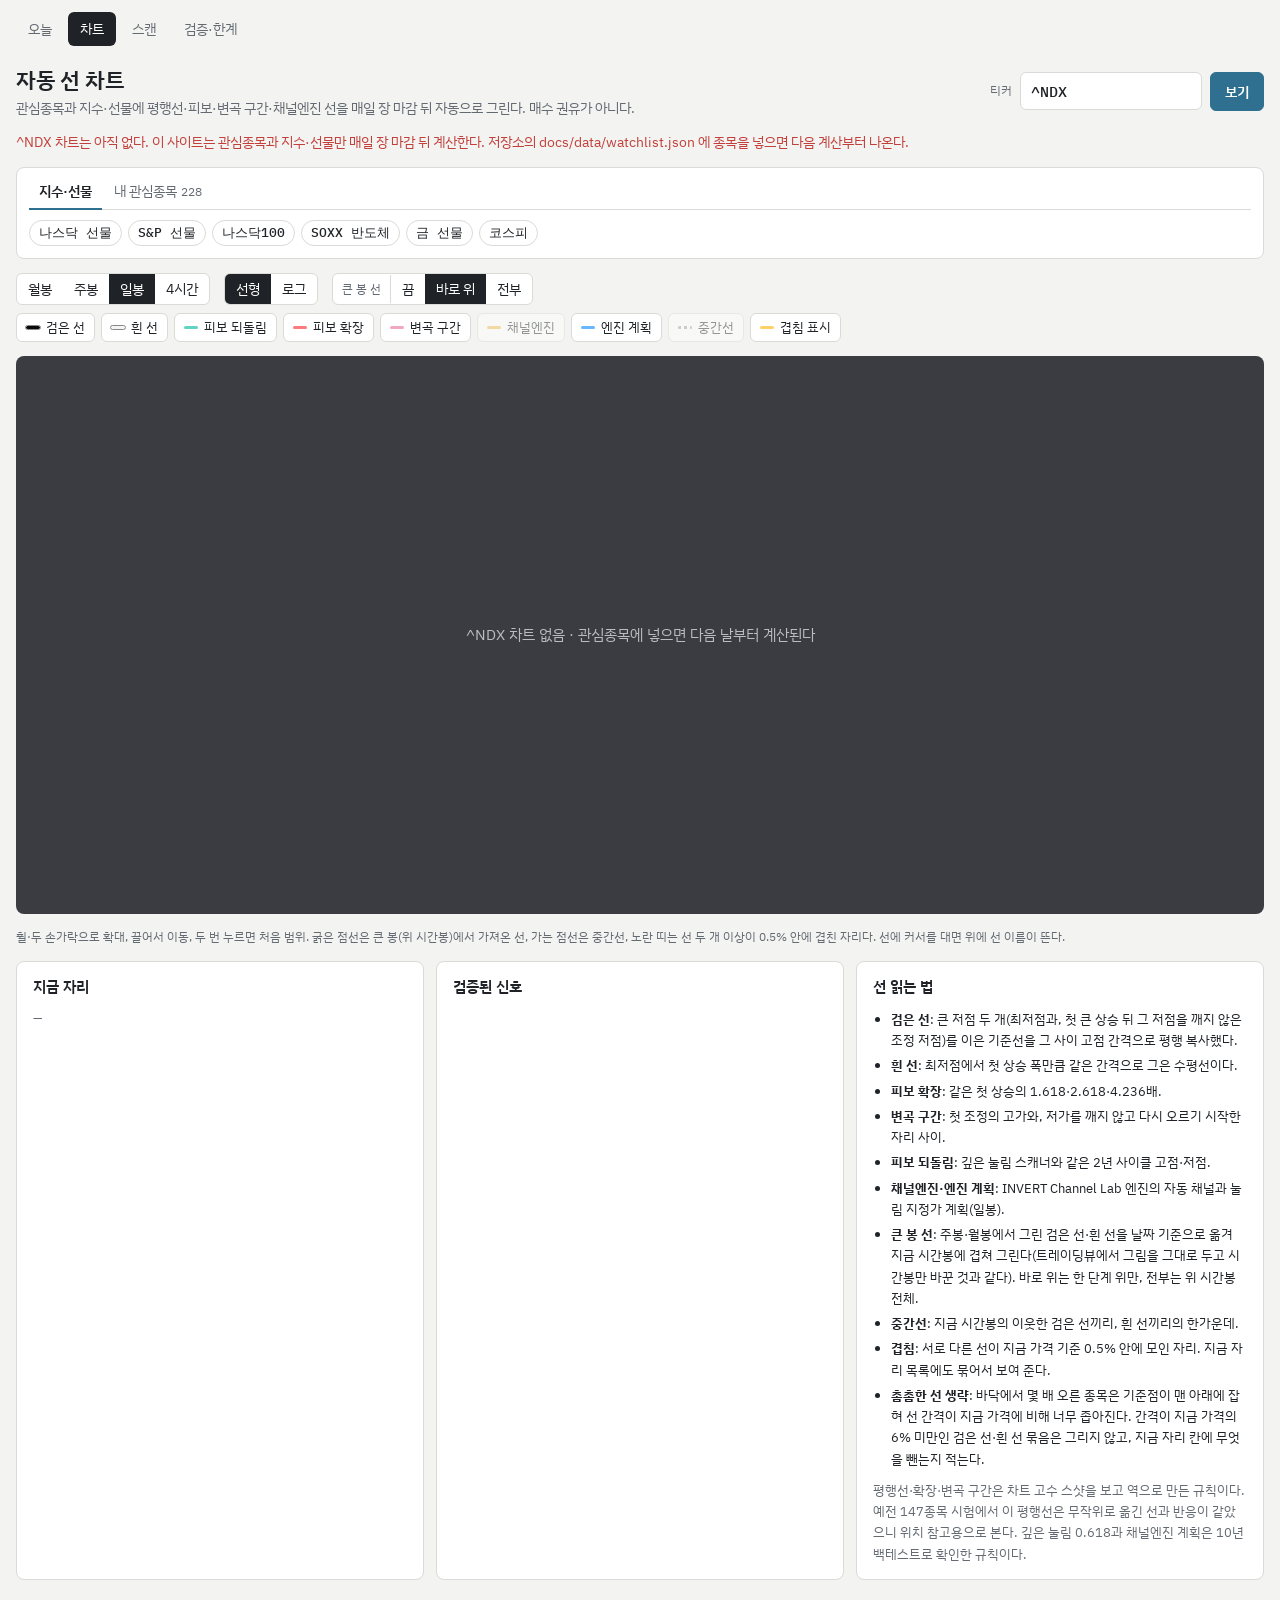
==== docs/chart.html @ aada0764 "Import swing-lab site source files" ====
<!doctype html>
<html lang="ko">
<head>
<meta charset="utf-8">
<meta name="viewport" content="width=device-width,initial-scale=1,viewport-fit=cover">
<style>body{margin:0}img{max-width:100%}</style>
<title>자동 선 차트 · 스윙 랩</title>
<meta name="color-scheme" content="light dark">
<link rel="preconnect" href="https://fonts.googleapis.com">
<link rel="stylesheet" href="https://fonts.googleapis.com/css2?family=IBM+Plex+Sans+KR:wght@400;500;600&family=IBM+Plex+Mono:wght@400;500&display=swap">
<script src="assets/d3.min.js"></script>
<style>
/* Layout: one working column — ticker bar, a TradingView-like chart panel that keeps its own dark slate in both
   themes (the lines are drawn black and white, so the panel must stay mid-grey), then three reading panels. */
:root {
  --bg: #f3f3f1; --panel: #ffffff; --ink: #1f2226; --muted: #646a72; --line: #d9dbd6; --accent: #2f6f8f;
  --ok: #1f8a6e; --bad: #c23f3a; --warn: #a66a00;
  /* chart panel: same values in both themes on purpose */
  --c-bg: #3a3c41; --c-grid: #46484e; --c-axis: #b9bcc2; --c-up: #2bb39a; --c-down: #e5534b; --c-black: #08090a; --c-white: #f4f4f4;
  --c-fib: #5fd3c4; --c-ext: #ff7a7a; --c-box: #f2a7c3; --c-chan: #f2b84b; --c-entry: #6bb7ff; --c-stop: #ff6b6b; --c-tgt: #7bd88f; --c-ov: #ffd166;
  --f-body: "IBM Plex Sans KR", "Apple SD Gothic Neo", "Malgun Gothic", system-ui, sans-serif;
  --f-num: "IBM Plex Mono", ui-monospace, "SF Mono", Menlo, monospace;
}
@media (prefers-color-scheme: dark) { :root:not([data-theme="light"]) {
  --bg: #17191c; --panel: #1f2226; --ink: #e8e9ea; --muted: #9aa0a8; --line: #33373c; --accent: #7cc0e0;
  --ok: #45c39e; --bad: #f0716b; --warn: #e0a83c; color-scheme: dark } }
:root[data-theme="dark"] {
  --bg: #17191c; --panel: #1f2226; --ink: #e8e9ea; --muted: #9aa0a8; --line: #33373c; --accent: #7cc0e0;
  --ok: #45c39e; --bad: #f0716b; --warn: #e0a83c; color-scheme: dark }
[hidden] { display: none !important; }
body { background: var(--bg); color: var(--ink); font-family: var(--f-body); font-size: 14px; line-height: 1.5; }
.wrap { max-width: 78rem; margin: 0 auto; padding-block: 18px 40px; padding-left: max(16px, env(safe-area-inset-left, 0px)); padding-right: max(16px, env(safe-area-inset-right, 0px));
  display: flex; flex-direction: column; gap: 14px; }
h1 { font-size: 1.35rem; font-weight: 600; margin: 0; letter-spacing: -0.01em; }
h2 { font-size: 0.95rem; font-weight: 600; margin: 0; }
.top { display: flex; flex-wrap: wrap; gap: 10px 16px; align-items: center; justify-content: space-between; }
.top .sub { color: var(--muted); font-size: 0.85rem; margin: 2px 0 0; }
form.q { display: flex; gap: 8px; align-items: center; flex-wrap: wrap; }
form.q input { font: 500 0.95rem var(--f-num); text-transform: uppercase; width: 10rem; max-width: 100%; padding: 8px 10px; border: 1px solid var(--line);
  border-radius: 6px; background: var(--panel); color: var(--ink); }
button { font: inherit; cursor: pointer; }
.btn { padding: 8px 14px; border-radius: 6px; border: 1px solid var(--accent); background: var(--accent); color: var(--panel); font-weight: 600; }
.btn.ghost { background: transparent; color: var(--accent); }
.btn:disabled { opacity: .5; cursor: default; }
button:focus-visible, input:focus-visible { outline: 2px solid var(--accent); outline-offset: 2px; }
.status { font-size: 0.85rem; color: var(--muted); min-height: 1.3em; }
.status.busy { color: var(--warn); } .status.err { color: var(--bad); } .status.ok { color: var(--ok); }
.chips { display: flex; flex-wrap: wrap; gap: 6px; }
.chip { font: 500 0.8rem var(--f-num); padding: 3px 9px; border-radius: 999px; border: 1px solid var(--line); background: var(--panel); color: var(--ink); }
.chip[aria-pressed="true"] { border-color: var(--accent); color: var(--accent); }
.chip small { font-family: var(--f-body); color: var(--muted); margin-left: 4px; font-size: 0.72rem; }
.picker { background: var(--panel); border: 1px solid var(--line); border-radius: 8px; padding: 4px 12px 12px; display: flex; flex-direction: column; gap: 10px; }
.tabs { display: flex; gap: 2px; border-bottom: 1px solid var(--line); }
.tabs button { border: 0; background: transparent; padding: 8px 10px 7px; font-size: 0.88rem; color: var(--muted); border-bottom: 2px solid transparent; margin-bottom: -1px; }
.tabs button[aria-selected="true"] { color: var(--ink); border-bottom-color: var(--accent); font-weight: 600; }
.tabs button span { font-family: var(--f-num); font-size: 0.75rem; color: var(--muted); margin-left: 4px; font-weight: 400; }
.sectors { display: flex; flex-wrap: wrap; gap: 6px; }
.sec { font-size: 0.82rem; padding: 4px 10px; border-radius: 999px; border: 1px solid var(--line); background: var(--panel); color: var(--ink); }
.sec span { font-family: var(--f-num); font-size: 0.72rem; color: var(--muted); margin-left: 4px; }
.sec[aria-pressed="true"] { background: var(--ink); color: var(--panel); border-color: var(--ink); }
.sec[aria-pressed="true"] span { color: var(--panel); opacity: .75; }
.tgrid { display: grid; grid-template-columns: repeat(auto-fill, minmax(min(100%, 10.5rem), 1fr)); gap: 6px; max-height: 14.5rem; overflow-y: auto; padding-right: 2px; }
.tk { text-align: left; border: 1px solid var(--line); border-radius: 6px; background: var(--bg); color: var(--ink); padding: 6px 9px; display: grid; grid-template-columns: 1fr auto; gap: 0 6px; align-items: baseline; min-width: 0; }
.tk b { font-family: var(--f-num); font-size: 0.86rem; font-weight: 600; }
.tk .cg { font-family: var(--f-num); font-size: 0.76rem; font-variant-numeric: tabular-nums; }
.tk .nm { grid-column: 1 / -1; color: var(--muted); font-size: 0.72rem; white-space: nowrap; overflow: hidden; text-overflow: ellipsis; }
.tk[aria-pressed="true"] { border-color: var(--accent); box-shadow: inset 0 0 0 1px var(--accent); }
.tk .cg.none { color: var(--muted); }
.bar { display: flex; flex-wrap: wrap; gap: 8px 14px; align-items: center; }
.seg { display: inline-flex; border: 1px solid var(--line); border-radius: 6px; overflow: hidden; background: var(--panel); }
.seg button { border: 0; background: transparent; color: var(--ink); padding: 5px 11px; font-size: 0.85rem; }
.seg button[aria-pressed="true"] { background: var(--ink); color: var(--panel); }
.seg button:disabled { opacity: .4; cursor: default; }
.seg .seglab { padding: 5px 9px; font-size: 0.78rem; color: var(--muted); border-right: 1px solid var(--line); align-self: center; }
.ovp { font-size: 0.7rem; padding: 0 6px; border-radius: 999px; background: var(--warn); color: var(--panel); font-weight: 600; margin-right: 6px; white-space: nowrap; }
.lv .ovl { line-height: 1.45; }
.layers { display: flex; flex-wrap: wrap; gap: 6px; }
.layer { display: inline-flex; align-items: center; gap: 6px; font-size: 0.8rem; padding: 4px 9px; border-radius: 6px; border: 1px solid var(--line); background: var(--panel); color: var(--ink); }
.layer i { width: 14px; height: 3px; border-radius: 2px; display: inline-block; }
.layer[aria-pressed="false"] { opacity: .45; }
.chartbox { position: relative; background: var(--c-bg); border-radius: 8px; overflow: hidden; height: clamp(360px, 62vh, 680px); touch-action: none; }
.chartbox svg { display: block; width: 100%; height: 100%; }
.chartbox .hud { position: absolute; left: 12px; top: 8px; right: 70px; color: var(--c-axis); font: 0.8rem var(--f-num); pointer-events: none; white-space: nowrap; overflow: hidden; text-overflow: ellipsis; }
.chartbox .hud b { color: #fff; font-family: var(--f-body); font-weight: 600; margin-right: 8px; }
.chartbox .msg { position: absolute; inset: 0; display: flex; align-items: center; justify-content: center; color: var(--c-axis); font-size: 0.95rem; text-align: center; padding: 20px; }
.hint { color: var(--muted); font-size: 0.78rem; margin: 0; }
.grid3 { display: grid; gap: 12px; grid-template-columns: repeat(auto-fit, minmax(min(100%, 19rem), 1fr)); }
.card { background: var(--panel); border: 1px solid var(--line); border-radius: 8px; padding: 14px 16px; display: flex; flex-direction: column; gap: 10px; min-width: 0; }
.card .meta { color: var(--muted); font-size: 0.78rem; }
.lv { display: grid; grid-template-columns: 1fr auto auto; gap: 3px 12px; font-size: 0.85rem; align-items: baseline; }
.lv .n { font-family: var(--f-num); font-variant-numeric: tabular-nums; text-align: right; }
.lv .p { font-family: var(--f-num); font-variant-numeric: tabular-nums; text-align: right; min-width: 4.2em; }
.lv .sep { grid-column: 1 / -1; border-top: 1px dashed var(--line); margin: 4px 0; display: flex; justify-content: space-between; color: var(--muted); font-size: 0.75rem; padding-top: 4px; }
.sig { display: flex; flex-direction: column; gap: 3px; padding-bottom: 8px; border-bottom: 1px solid var(--line); }
.sig:last-child { border-bottom: 0; padding-bottom: 0; }
.sig .h { display: flex; justify-content: space-between; gap: 8px; align-items: baseline; }
.sig .h span:first-child { font-weight: 600; }
.pill { font-size: 0.72rem; padding: 1px 8px; border-radius: 999px; border: 1px solid currentColor; white-space: nowrap; }
.pill.go { color: var(--ok); } .pill.wait { color: var(--warn); } .pill.off { color: var(--muted); }
.sig p { margin: 0; font-size: 0.83rem; color: var(--muted); }
.sig p b { color: var(--ink); font-weight: 500; font-family: var(--f-num); }
.read p { margin: 0; font-size: 0.83rem; line-height: 1.6; }
.read ul { margin: 0; padding-left: 1.1rem; font-size: 0.83rem; line-height: 1.6; display: flex; flex-direction: column; gap: 4px; }
.num { font-family: var(--f-num); font-variant-numeric: tabular-nums; }
.up { color: var(--ok); } .dn { color: var(--bad); }
@media (prefers-reduced-motion: reduce) { * { transition: none !important; } }
</style>

<style>.sitenav{display:flex;gap:4px;flex-wrap:wrap;max-width:78rem;margin:0 auto;padding:12px 16px 0}.sitenav a{font-size:.9rem;padding:6px 12px;border-radius:6px;color:var(--muted);text-decoration:none}.sitenav a[aria-current=page]{background:var(--ink);color:var(--panel)}.sitenav a:hover{color:var(--ink)}.sitenav a[aria-current=page]:hover{color:var(--panel)}</style>
</head>
<body>
<nav class="sitenav" aria-label="사이트"><a href="index.html">오늘</a><a href="chart.html" aria-current="page">차트</a><a href="scan.html">스캔</a><a href="about.html">검증·한계</a></nav>
<script>
// 정적 파일을 읽는 자리(예전 Claude 아티팩트의 저장소 호출을 대신한다)
(function () {
  const J = (u) => fetch(u, { cache: 'no-cache' }).then((r) => (r.ok ? r.json() : null)).catch(() => null);
  const snap = (d) => ({ exists: !!d, data: () => d });
  let ixP = null; const index = () => (ixP = ixP || J('data/chart_index.json').then((a) => a || []));
  const docs = (rows) => ({ docs: rows.map((r) => ({ data: () => r })) });
  const db = {
    doc(path) {
      const [col, id] = path.split('/');
      const get = () => col === 'config' && id === 'watchlist' ? J('data/watchlist.json').then(snap) : col === 'charts' ? J('data/charts/' + encodeURIComponent(id) + '.json').then(snap) : Promise.resolve(snap(null));
      return { get, set: async () => {}, update: async () => {}, onSnapshot(cb) { get().then(cb); return () => {}; } };
    },
    collection(col) {
      const all = () => (col === 'chart_index' ? index() : Promise.resolve([]));
      return { onSnapshot(cb) { all().then((a) => cb(docs(a))); return () => {}; },
        where(f, op, v) { return { get: () => all().then((a) => docs(a.filter((r) => r[f] === v))) }; } };
    },
  };
  const downloads = { async save({ filename, data }) { const u = URL.createObjectURL(data), a = document.createElement('a'); a.href = u; a.download = filename; document.body.appendChild(a); a.click(); a.remove(); setTimeout(() => URL.revokeObjectURL(u), 3000); } };
  window.claude = { use: async (cap) => (cap === 'db' ? db : cap === 'downloads' ? downloads : null) };
})();
</script>
<div class="wrap">
  <header class="top">
    <div>
      <h1>자동 선 차트</h1>
      <p class="sub">관심종목과 지수·선물에 평행선·피보·변곡 구간·채널엔진 선을 매일 장 마감 뒤 자동으로 그린다. 매수 권유가 아니다.</p>
    </div>
    <form class="q" id="qform" autocomplete="off">
      <label for="qin" class="hint">티커</label>
      <input id="qin" name="q" placeholder="예: NVDA, ^NDX, 005930" aria-label="티커" maxlength="16">
      <button class="btn" id="qgo" type="submit">보기</button>
      <button class="btn ghost" id="qre" type="button" hidden>새로 받기</button>
    </form>
  </header>
  <div class="status" id="status" role="status" aria-live="polite"></div>
  <section class="picker" aria-label="종목 고르기">
    <div class="tabs" role="tablist">
      <button type="button" role="tab" id="tab-fixed" aria-selected="true" aria-controls="pk-fixed">지수·선물</button>
      <button type="button" role="tab" id="tab-watch" aria-selected="false" aria-controls="pk-watch">내 관심종목<span id="wlCount"></span></button>
    </div>
    <div id="pk-fixed" role="tabpanel" aria-labelledby="tab-fixed" class="chips"></div>
    <div id="pk-watch" role="tabpanel" aria-labelledby="tab-watch" hidden>
      <div class="sectors" id="sectors" aria-label="섹터"></div>
      <div class="tgrid" id="tgrid" aria-label="섹터 종목"></div>
    </div>
  </section>

  <div class="bar">
    <div class="seg" role="group" aria-label="시간봉" id="tfseg">
      <button type="button" data-tf="M" aria-pressed="false">월봉</button>
      <button type="button" data-tf="W" aria-pressed="false">주봉</button>
      <button type="button" data-tf="D" aria-pressed="true">일봉</button>
      <button type="button" data-tf="H4" aria-pressed="false">4시간</button>
    </div>
    <div class="seg" role="group" aria-label="가격 눈금" id="scseg">
      <button type="button" data-sc="lin" aria-pressed="true">선형</button>
      <button type="button" data-sc="log" aria-pressed="false">로그</button>
    </div>
    <div class="seg" role="group" aria-label="큰 봉 선 겹쳐 보기" id="cyseg" title="위 시간봉에서 그린 선을 지금 시간봉에도 겹쳐 그린다">
      <span class="seglab">큰 봉 선</span>
      <button type="button" data-cy="off" aria-pressed="false">끔</button>
      <button type="button" data-cy="one" aria-pressed="true">바로 위</button>
      <button type="button" data-cy="all" aria-pressed="false">전부</button>
    </div>
    <div class="layers" id="layers">
      <button type="button" class="layer" data-l="black" aria-pressed="true"><i style="background:var(--c-black);outline:1px solid #888"></i>검은 선</button>
      <button type="button" class="layer" data-l="white" aria-pressed="true"><i style="background:var(--c-white);outline:1px solid #888"></i>흰 선</button>
      <button type="button" class="layer" data-l="fib" aria-pressed="true"><i style="background:var(--c-fib)"></i>피보 되돌림</button>
      <button type="button" class="layer" data-l="ext" aria-pressed="true"><i style="background:var(--c-ext)"></i>피보 확장</button>
      <button type="button" class="layer" data-l="box" aria-pressed="true"><i style="background:var(--c-box)"></i>변곡 구간</button>
      <button type="button" class="layer" data-l="chan" aria-pressed="false"><i style="background:var(--c-chan)"></i>채널엔진</button>
      <button type="button" class="layer" data-l="plan" aria-pressed="true"><i style="background:var(--c-entry)"></i>엔진 계획</button>
      <button type="button" class="layer" data-l="mid" aria-pressed="false"><i style="background:repeating-linear-gradient(90deg,#9a9da3 0 3px,transparent 3px 6px)"></i>중간선</button>
      <button type="button" class="layer" data-l="ov" aria-pressed="true"><i style="background:var(--c-ov)"></i>겹침 표시</button>
    </div>
    <button class="btn ghost" id="csave" type="button" hidden title="지금 보이는 차트(켜 둔 선·확대 범위 그대로)를 PNG 그림으로 저장">차트 저장</button>
  </div>

  <div class="chartbox" id="chart">
    <div class="msg" id="cmsg">차트를 불러오는 중</div>
    <div class="hud" id="hud"></div>
  </div>
  <p class="hint">휠·두 손가락으로 확대, 끌어서 이동, 두 번 누르면 처음 범위. 굵은 점선은 큰 봉(위 시간봉)에서 가져온 선, 가는 점선은 중간선, 노란 띠는 선 두 개 이상이 0.5% 안에 겹친 자리다. 선에 커서를 대면 위에 선 이름이 뜬다.</p>

  <section class="grid3">
    <div class="card" id="near">
      <h2>지금 자리</h2>
      <div class="meta" id="nearMeta">—</div>
      <div class="lv" id="nearList"></div>
    </div>
    <div class="card" id="sigs">
      <h2>검증된 신호</h2>
      <div id="sigList"></div>
    </div>
    <div class="card read">
      <h2>선 읽는 법</h2>
      <ul>
        <li><b>검은 선</b>: 큰 저점 두 개(최저점과, 첫 큰 상승 뒤 그 저점을 깨지 않은 조정 저점)를 이은 기준선을 그 사이 고점 간격으로 평행 복사했다.</li>
        <li><b>흰 선</b>: 최저점에서 첫 상승 폭만큼 같은 간격으로 그은 수평선이다.</li>
        <li><b>피보 확장</b>: 같은 첫 상승의 1.618·2.618·4.236배.</li>
        <li><b>변곡 구간</b>: 첫 조정의 고가와, 저가를 깨지 않고 다시 오르기 시작한 자리 사이.</li>
        <li><b>피보 되돌림</b>: 깊은 눌림 스캐너와 같은 2년 사이클 고점·저점.</li>
        <li><b>채널엔진·엔진 계획</b>: INVERT Channel Lab 엔진의 자동 채널과 눌림 지정가 계획(일봉).</li>
        <li><b>큰 봉 선</b>: 주봉·월봉에서 그린 검은 선·흰 선을 날짜 기준으로 옮겨 지금 시간봉에 겹쳐 그린다(트레이딩뷰에서 그림을 그대로 두고 시간봉만 바꾼 것과 같다). 바로 위는 한 단계 위만, 전부는 위 시간봉 전체.</li>
        <li><b>중간선</b>: 지금 시간봉의 이웃한 검은 선끼리, 흰 선끼리의 한가운데.</li>
        <li><b>겹침</b>: 서로 다른 선이 지금 가격 기준 0.5% 안에 모인 자리. 지금 자리 목록에도 묶어서 보여 준다.</li>
      <li><b>촘촘한 선 생략</b>: 바닥에서 몇 배 오른 종목은 기준점이 맨 아래에 잡혀 선 간격이 지금 가격에 비해 너무 좁아진다. 간격이 지금 가격의 6% 미만인 검은 선·흰 선 묶음은 그리지 않고, 지금 자리 칸에 무엇을 뺀는지 적는다.</li>
      </ul>
      <p class="hint">평행선·확장·변곡 구간은 차트 고수 스샷을 보고 역으로 만든 규칙이다. 예전 147종목 시험에서 이 평행선은 무작위로 옮긴 선과 반응이 같았으니 위치 참고용으로 본다. 깊은 눌림 0.618과 채널엔진 계획은 10년 백테스트로 확인한 규칙이다.</p>
    </div>
  </section>
</div>

<script>
(function () {
  'use strict';
  const $ = (id) => document.getElementById(id);
  const mk = (tag, cls, text) => { const e = document.createElement(tag); if (cls) e.className = cls; if (text !== undefined) e.textContent = text; return e; };
  const store = { get(k, d) { try { const v = localStorage.getItem('alc:' + k); return v === null ? d : JSON.parse(v); } catch (e) { return d; } },
                  set(k, v) { try { localStorage.setItem('alc:' + k, JSON.stringify(v)); } catch (e) {} } };
  const ALIAS = { 'NAS100': '^NDX', 'NDX': '^NDX', 'NASDAQ': '^IXIC', 'NQ': 'NQ=F', 'ES': 'ES=F', 'SPX': '^GSPC', 'SP500': '^GSPC', 'KOSPI': '^KS11',
    'KOSDAQ': '^KQ11', 'GOLD': 'GC=F', '금': 'GC=F', 'SILVER': 'SI=F', '은': 'SI=F', 'OIL': 'CL=F', 'WTI': 'CL=F', 'VIX': '^VIX', 'SOX': '^SOX', 'BTC': 'BTC-USD', 'DXY': 'DX-Y.NYB' };
  const keyOf = (t) => t.replace(/\^/g, '~').replace(/=/g, '@');
  function normalize(raw) {
    let t = String(raw || '').trim().toUpperCase().replace(/\s+/g, '');
    if (ALIAS[t]) t = ALIAS[t];
    if (/^\d{6}$/.test(t)) t = t + '.KS';
    return /^[A-Z0-9^=.\-]{1,15}$/.test(t) ? t : null;
  }
  const fmt = (p) => { if (p === null || p === undefined || !isFinite(p)) return '—'; const a = Math.abs(p);
    return Number(p).toLocaleString('en-US', { minimumFractionDigits: a >= 1 ? 2 : 4, maximumFractionDigits: a >= 1 ? 2 : 4 }); };
  const pct = (x) => (x > 0 ? '+' : '') + Number(x).toFixed(1) + '%';
  const status = (text, kind) => { const s = $('status'); s.textContent = text || ''; s.className = 'status' + (kind ? ' ' + kind : ''); };

  const LAYER_DEF = { black: true, white: true, fib: true, ext: true, box: true, chan: false, plan: true, mid: false, ov: true };
  const view = { tf: store.get('tf', 'D'), sc: store.get('sc', 'lin'), cy: store.get('cy', 'one'), layers: Object.assign({}, LAYER_DEF, store.get('layers', {})),
                 data: null, key: null, zoom: {}, mc: {}, index: {}, wl: null, pk: store.get('pk', 'fixed'), sector: store.get('sector', null) };
  // 차트 위 고정 바로가기(관심종목 문서가 없을 때 기본값)
  const FIXED_DEFAULT = [{ t: 'NQ=F', key: 'NQ@F', label: '나스닥 선물' }, { t: 'ES=F', key: 'ES@F', label: 'S&P 선물' }, { t: '^NDX', key: '~NDX', label: '나스닥100' },
    { t: 'SOXX', key: 'SOXX', label: 'SOXX 반도체' }, { t: 'GC=F', key: 'GC@F', label: '금 선물' }, { t: '^KS11', key: '~KS11', label: '코스피' }];
  let db = null, mcp = null, downloads = null, triggerId = null, unsubIndex = null, waitingFor = null;
  const ORDER = ['M', 'W', 'D', 'H4'], TFN = { M: '월봉', W: '주봉', D: '일봉', H4: '4시간' };

  // ---------- controls ----------
  function press(group, attr, val) { group.querySelectorAll('button').forEach((b) => b.setAttribute('aria-pressed', b.dataset[attr] === val ? 'true' : 'false')); }
  const syncCy = () => $('cyseg').querySelectorAll('button').forEach((b) => { b.disabled = view.tf === 'M'; });
  press($('tfseg'), 'tf', view.tf); press($('scseg'), 'sc', view.sc); press($('cyseg'), 'cy', view.cy); syncCy();
  document.querySelectorAll('#layers .layer').forEach((b) => b.setAttribute('aria-pressed', view.layers[b.dataset.l] ? 'true' : 'false'));
  $('tfseg').addEventListener('click', (e) => { const b = e.target.closest('button'); if (!b || b.disabled) return; view.tf = b.dataset.tf; store.set('tf', view.tf); press($('tfseg'), 'tf', view.tf); syncCy(); draw(true); renderNear(); });
  $('scseg').addEventListener('click', (e) => { const b = e.target.closest('button'); if (!b) return; view.sc = b.dataset.sc; store.set('sc', view.sc); press($('scseg'), 'sc', view.sc); draw(false); });
  $('cyseg').addEventListener('click', (e) => { const b = e.target.closest('button'); if (!b || b.disabled) return; view.cy = b.dataset.cy; store.set('cy', view.cy); press($('cyseg'), 'cy', view.cy); draw(false); renderNear(); });
  $('layers').addEventListener('click', (e) => { const b = e.target.closest('.layer'); if (!b) return; const l = b.dataset.l; view.layers[l] = !view.layers[l];
    store.set('layers', view.layers); b.setAttribute('aria-pressed', view.layers[l] ? 'true' : 'false'); draw(false); renderNear(); });

  // ---------- line geometry shared by the chart and the level list ----------
  // Bars are [date, o, h, l, c]; a bar's date is its first trading day (H4: 'YYYY-MM-DD HH:MM').
  const day = (s) => Date.parse(String(s).slice(0, 10) + 'T00:00:00Z') / 864e5;
  function posIn(S, d) {            // fractional bar index of a calendar date inside timeframe S (S has date-only bars)
    const b = S.bars, n = b.length, t = day(d), st = (j) => day(b[j][0]);
    if (n < 2) return 0;
    const k = Math.min(n - 1, 12);
    if (t < st(0)) return (t - st(0)) / ((st(k) - st(0)) / k);
    if (t >= st(n - 1)) return n - 1 + (t - st(n - 1)) / ((st(n - 1) - st(n - 1 - k)) / k);
    let lo = 0, hi = n - 1; while (hi - lo > 1) { const m = (lo + hi) >> 1; if (st(m) <= t) lo = m; else hi = m; }
    return lo + (t - st(lo)) / (st(hi) - st(lo));
  }
  function firstOn(G, d) {          // first bar of G on or after date d (for 4-hour bars, several share a date)
    const b = G.bars, key = String(d).slice(0, 10); let lo = 0, hi = b.length;
    while (lo < hi) { const m = (lo + hi) >> 1; if (b[m][0].slice(0, 10) < key) lo = m + 1; else hi = m; }
    return lo < b.length ? lo : posIn(G, d);
  }
  const carryOf = (o, tf) => { const i = ORDER.indexOf(tf); if (view.cy === 'off' || i <= 0) return [];
    return (view.cy === 'one' ? [ORDER[i - 1]] : ORDER.slice(0, i).reverse()).filter((s) => o.tfs[s]); };
  // A black line of timeframe s as a function of bar index in timeframe g. For a higher timeframe the line is pinned at
  // two dates (g's first bar and s's last bar) and drawn straight between them on g's bars, like a TradingView drawing.
  function lineFn(o, s, b, g) {
    const m = (b.y1 - b.y0) / (b.x1 - b.x0), at = (j) => b.y0 + m * (j - b.x0);
    if (s === g) return at;
    const mk2 = s + '>' + g;
    if (!view.mc[mk2]) { const S = o.tfs[s], G = o.tfs[g], jB = S.bars.length - 1;
      view.mc[mk2] = { jA: posIn(S, G.bars[0][0]), jB, iB: g === 'H4' ? firstOn(G, S.bars[jB][0]) : posIn(G, S.bars[jB][0]) }; }
    const c = view.mc[mk2]; if (!(c.iB >= 3) || !(c.jB > c.jA)) return null;
    const yA = at(c.jA), yB = at(c.jB), sl = (yB - yA) / c.iB;
    return (i) => yA + sl * i;
  }
  function pairs(list) { const s = (list || []).slice().sort((a, b) => a.k - b.k), out = [];
    for (let i = 1; i < s.length; i++) if (s[i].k - s[i - 1].k === 1) out.push([s[i - 1], s[i]]); return out; }
  // 같은 간격 선이 지금 가격의 6%보다 촘촘하면(바닥에서 몇 배 오른 종목) 그 시간봉의 그 선 묶음은 그리지 않는다.
  const DENSE = 0.06;
  function famStep(F, fam) { const p = pairs((F && F[fam]) || []); if (!p.length) return null; const v = fam === 'white' ? (x) => x.y : (x) => x.now;
    return Math.abs(v(p[0][1]) - v(p[0][0])) / F.bars[F.bars.length - 1][4]; }
  const famOk = (F, fam) => { const st = famStep(F, fam); return st === null || st >= DENSE; };
  function denseNote(o, tf) { const out = [];
    [tf].concat(carryOf(o, tf)).forEach((s) => ['black', 'white'].forEach((fam) => { const st = famStep(o.tfs[s], fam);
      if (st !== null && st < DENSE && view.layers[fam]) out.push(TFN[s] + ' ' + (fam === 'black' ? '검은' : '흰') + ' 선 ' + (st * 100).toFixed(1) + '%'); }));
    return out; }
  // Every level the chart of timeframe tf currently shows, valued at its last bar.
  function levels(o, tf) {
    const G = o.tfs[tf]; if (!G) return [];
    const n = G.bars.length, Lr = view.layers, out = [], nm = TFN[tf];
    const add = (label, y) => { if (y > 0 && isFinite(y)) out.push({ label, y }); };
    [tf].concat(carryOf(o, tf)).forEach((s) => { const S = o.tfs[s], sn = TFN[s];
      if (Lr.black && famOk(S, 'black')) (S.black || []).forEach((b) => { const fn = lineFn(o, s, b, tf); if (fn) add('검은 선 · ' + sn, fn(n - 1)); });
      if (Lr.white && famOk(S, 'white')) (S.white || []).forEach((w) => add('흰 선 · ' + sn, w.y));
    });
    if (Lr.mid) {
      if (Lr.black && famOk(G, 'black')) pairs(G.black).forEach(([a, b]) => add('검은 중간선 · ' + nm, (lineFn(o, tf, a, tf)(n - 1) + lineFn(o, tf, b, tf)(n - 1)) / 2));
      if (Lr.white && famOk(G, 'white')) pairs(G.white).forEach(([a, b]) => add('흰 중간선 · ' + nm, (a.y + b.y) / 2));
    }
    if (Lr.fib && fibOk(o)) o.fib.levels.forEach((x) => add('피보 ' + x.r, x.y));
    if (Lr.ext) (G.ext || []).forEach((x) => add('피보 확장 ' + x.r + ' · ' + nm, x.y));
    if (Lr.box && G.box) { add('변곡 구간 위 · ' + nm, G.box.hi); add('변곡 구간 아래 · ' + nm, G.box.lo); }
    if (Lr.chan && G.channel) { const c = G.channel; [[0, '하단'], [0.5, '중앙'], [1, '상단']].forEach(([mm, t]) => add('채널엔진 ' + t + ' · ' + nm, Math.exp(c.intercept + c.slope * (n - 1 - c.offset) + mm * c.width))); }
    const pl = o.plan || {};
    if (Lr.plan && (pl.status === 'waiting' || pl.status === 'holding') && (tf === 'D' || tf === 'H4')) {
      add(pl.status === 'waiting' ? '엔진 지정가' : '엔진 체결가', pl.entry); add('엔진 손절', pl.stop);
      (pl.targets || []).forEach((t, k) => add('엔진 ' + (k + 1) + '차 목표', t));
    }
    return out;
  }
  // Levels within 0.5% of today's price of each other become one group (a group spans at most 1%).
  function groups(o, tf) {
    const P = o.close, tol = 0.005 * P, lv = levels(o, tf).sort((a, b) => a.y - b.y), out = [];
    lv.forEach((x) => { const g = out[out.length - 1];
      if (g && x.y - g.items[g.items.length - 1].y <= tol && x.y - g.lo <= 2 * tol) { g.items.push(x); g.hi = x.y; }
      else out.push({ items: [x], lo: x.y, hi: x.y }); });
    out.forEach((g) => { g.y = g.items.reduce((s, x) => s + x.y, 0) / g.items.length; g.pct = (g.y / P - 1) * 100; });
    return out;
  }
  // The four nearest groups above and below today's price (what the level list shows and the chart marks).
  function nearSel(o, tf) {
    const gs = groups(o, tf);
    return { above: gs.filter((g) => g.y > o.close).slice(0, 4), below: gs.filter((g) => g.y <= o.close).reverse().slice(0, 4) };
  }
  $('qform').addEventListener('submit', (e) => { e.preventDefault(); const t = normalize($('qin').value); if (!t) { status('티커 형식이 아니다. 영문·숫자로 넣어 줘 (예: NVDA, ^NDX, GC=F, 005930).', 'err'); return; } open(t, false, false, !inWatch(t)); });
  // 관심종목(또는 지수·선물 바로가기)에 있는 티커인지. 없는 티커를 검색하면 계산 작업이 섹터를 정해 관심종목에 넣는다.
  const inWatch = (t) => !view.wl || (view.wl.fixed || []).some((f) => f.t === t) || (view.wl.sectors || []).some((s) => s.items.some((i) => i.t === t));
  const sectorOf = (t) => { const s = ((view.wl && view.wl.sectors) || []).find((x) => x.items.some((i) => i.t === t)); return s ? s.name : null; };
  $('qre').addEventListener('click', () => { if (view.data) open(view.data.t, true); });

  // ---------- data ----------
  async function boot() {
    db = await claude.use('db');
    if (!db) { $('cmsg').textContent = '차트 데이터를 읽지 못했다.'; return; }
    mcp = await claude.use('mcp');
    claude.use('downloads').then((d) => { downloads = d; syncSave(); }).catch(() => {});
    try { const c = await db.doc('config/app').get(); triggerId = c.exists ? c.data().trigger_id : null; } catch (e) {}
    try { const w = await db.doc('config/watchlist').get(); view.wl = w.exists ? w.data() : null; } catch (e) {}
    db.doc('config/watchlist').onSnapshot((s) => { if (s.exists) { view.wl = s.data(); renderPicker(); } }, () => {});
    renderPicker();
    // chart_index 문서는 계산할 때마다 새 이름(<키>__<시각>)으로 생기고 옛것은 지워진다. 같은 키가 잠깐 둘이면 최신 것을 쓴다.
    db.collection('chart_index').onSnapshot((snap) => { const ix = {}; snap.docs.forEach((d) => { const r = d.data(); if (r && r.key) ix[r.key] = newer(ix[r.key], r); }); view.index = ix; renderPicker(); }, () => {});
    open(normalize(new URLSearchParams(location.search).get('t')) || store.get('last', null) || '^NDX', false, true);
  }
  const newer = (a, b) => (!a || String(b.updated || '') > String(a.updated || '') ? b : a);
  // 피보 되돌림은 깊은 눌림 사이클 조건(2년 안 1.5배 등)을 채우고 지금 가격이 사이클 저점 위일 때만 그린다.
  const fibOk = (o) => !!(o && o.fib && o.fib.ok && o.close >= o.fib.lo);
  async function findIndex(key, fresh) {
    if (!fresh && view.index[key]) return view.index[key];
    try { const q = await db.collection('chart_index').where('key', '==', key).get(); let best = null; q.docs.forEach((d) => { best = newer(best, d.data()); }); return best; }
    catch (e) { return view.index[key] || null; }
  }
  // ---------- 종목 고르기: 지수·선물 고정 칩 / 내 관심종목(섹터 → 종목) ----------
  function renderPicker() {
    const cur = view.data && view.data.t, fixed = (view.wl && view.wl.fixed) || FIXED_DEFAULT, secs = (view.wl && view.wl.sectors) || [];
    const chg = (ix, cls) => ix && ix.chg !== null && ix.chg !== undefined ? mk('span', cls + ' ' + (ix.chg >= 0 ? 'up' : 'dn'), pct(ix.chg)) : null;
    const F = $('pk-fixed'); F.replaceChildren();
    fixed.forEach((f) => {
      const b = mk('button', 'chip', f.label); b.type = 'button'; b.dataset.t = f.t; const ix = view.index[f.key];
      b.title = f.t + (ix && ix.asof ? ' · ' + ix.asof + ' 종가 ' + fmt(ix.close) : ''); const c = chg(ix, ''); if (c) { const s = mk('small'); s.append(c); b.append(s); }
      b.addEventListener('click', () => open(f.t, false)); F.appendChild(b);
    });
    $('wlCount').textContent = view.wl ? String(view.wl.count || '') : ''; $('tab-watch').hidden = !secs.length;
    if (!secs.some((s) => s.name === view.sector)) view.sector = secs.length ? secs[0].name : null;
    const S = $('sectors'); S.replaceChildren();
    secs.forEach((s) => {
      const b = mk('button', 'sec', s.name); b.type = 'button'; b.append(mk('span', '', String(s.items.length))); b.setAttribute('aria-pressed', s.name === view.sector ? 'true' : 'false');
      b.addEventListener('click', () => { view.sector = s.name; store.set('sector', s.name); renderPicker(); }); S.appendChild(b);
    });
    const G = $('tgrid'); G.replaceChildren(); const sec = secs.find((s) => s.name === view.sector);
    (sec ? sec.items : []).forEach((it) => {
      const ix = view.index[it.key], b = mk('button', 'tk'); b.type = 'button'; b.dataset.t = it.t;
      b.append(mk('b', '', it.t), chg(ix, 'cg') || mk('span', 'cg none', ix ? '' : '계산 전'), mk('span', 'nm', it.name));
      b.title = it.name + (ix && ix.asof ? ' · ' + ix.asof + ' 종가 ' + fmt(ix.close) : ' · 아직 계산 전, 누르면 계산');
      b.addEventListener('click', () => open(it.t, false)); G.appendChild(b);
    });
    showTab(view.pk); markPressed();
    void cur;
  }
  function showTab(k) {
    view.pk = k === 'watch' && view.wl ? 'watch' : 'fixed'; store.set('pk', view.pk);
    $('tab-fixed').setAttribute('aria-selected', view.pk === 'fixed' ? 'true' : 'false'); $('tab-watch').setAttribute('aria-selected', view.pk === 'watch' ? 'true' : 'false');
    $('pk-fixed').hidden = view.pk !== 'fixed'; $('pk-watch').hidden = view.pk !== 'watch';
  }
  $('tab-fixed').addEventListener('click', () => showTab('fixed'));
  $('tab-watch').addEventListener('click', () => showTab('watch'));
  function markPressed() { const cur = view.data && view.data.t; document.querySelectorAll('.picker [data-t]').forEach((b) => b.setAttribute('aria-pressed', b.dataset.t === cur ? 'true' : 'false')); }
  // 본 종목 기록: 정기 갱신 작업이 최근 7일 안에 본 종목을 매일 다시 계산한다.
  async function noteView(t, key) {
    try { const ref = db.doc('requests/' + key), s = await ref.get(), now = new Date().toISOString();
      if (s.exists) await ref.update({ viewed_at: now }); else await ref.set({ t, viewed_at: now }); } catch (e) {}
  }
  async function open(t, force, quiet, addWatch) {
    const key = keyOf(t); $('qin').value = t; store.set('last', t);
    const idx = await findIndex(key, false);
    if (idx && idx.doc) {
      await load(idx);
      const ageH = (Date.now() - Date.parse(idx.updated || 0)) / 3.6e6;
      // 미국 정규장 마감(동부 16:00, 대략 21:00 UTC) 전에 계산한 차트는 마지막 봉이 장중 값이다.
      const intraday = !/\.KS$|\.KQ$|^\^KS|^\^KQ/.test(idx.t) && Date.parse(idx.updated || 0) < Date.parse(idx.asof + 'T21:00:00Z');
      if (!force) { status(idx.t + ' · ' + idx.asof + (intraday ? ' 장중 값(마감 전에 계산)' : ' 종가 기준') + (ageH > 30 ? ' · ' + Math.floor(ageH / 24) + '일 전에 계산함(매일 장 마감 뒤 자동 갱신)' : ''), ageH > 30 || intraday ? '' : 'ok'); noteView(t, key); return; }
    } else if (!force) {
      view.data = null; $('cmsg').hidden = false; $('cmsg').textContent = t + ' 차트가 아직 없다. 계산을 시작한다.'; clearChart();
    }
    request(t, key, addWatch);
  }
  async function load(idx) {
    try {
      const s = await db.doc('charts/' + idx.doc).get();
      if (!s.exists) { status('저장된 차트 파일을 찾지 못했다. 새로 받기를 눌러 줘.', 'err'); return; }
      view.data = s.data(); view.key = idx.key; view.zoom = {}; view.mc = {};
      if (!view.data.tfs[view.tf]) view.tf = 'D';
      press($('tfseg'), 'tf', view.tf); syncCy();
      ['M', 'W', 'D', 'H4'].forEach((tf) => { const b = $('tfseg').querySelector('[data-tf="' + tf + '"]'); b.disabled = !view.data.tfs[tf]; });
      draw(true); renderPanels(); markPressed(); syncSave();
    } catch (e) { status('차트를 읽지 못했다: ' + (e.message || e.code), 'err'); }
  }
  async function request(t, key, addWatch) {
    if (!mcp || !triggerId) { status(t + ' 차트는 아직 없다. 이 사이트는 관심종목과 지수·선물만 매일 장 마감 뒤 계산한다. 저장소의 docs/data/watchlist.json 에 종목을 넣으면 다음 계산부터 나온다.', 'err'); $('cmsg').hidden = false; $('cmsg').textContent = t + ' 차트 없음 · 관심종목에 넣으면 다음 날부터 계산된다'; return; }
    status(t + (addWatch ? ' 관심종목에 추가하고 차트를 계산하는 중 · 섹터를 정해서 넣는다. 보통 1~3분 걸린다.' : ' 계산 중 · 보통 1~3분 걸린다. 창을 닫아도 계산은 계속된다.'), 'busy');
    const reqAt = new Date().toISOString();
    try { await db.doc('requests/' + key).set({ t, at: reqAt, status: 'queued', viewed_at: reqAt, add_watch: !!addWatch }); } catch (e) {}
    try {
      await mcp.callTool('Claude Code Remote', 'fire_trigger', { trigger_id: triggerId, text: '요청 티커: ' + t });
    } catch (e) {
      const c = e && e.code;
      const msg = c === 'server_not_connected' ? 'claude.ai 설정 → 커넥터에서 Claude Code Remote 를 추가해 줘.'
        : c === 'needs_reauth' ? 'claude.ai 설정 → 커넥터에서 Claude Code Remote 를 다시 연결해 줘.'
        : c === 'not_in_manifest' ? '이 페이지의 Claude Code Remote 사용을 허용하지 않아서 시작하지 못했다. 페이지 권한에서 허용할 수 있다.'
        : c === 'tool_error' ? '계산 작업을 시작하지 못했다: ' + (e.message || '')
        : '계산 작업을 시작하지 못했다(' + (c || '오류') + '). 잠시 뒤 다시 눌러 줘.';
      status(msg, 'err'); return;
    }
    waitingFor = { key, reqAt };
    if (unsubIndex) unsubIndex();
    unsubIndex = db.doc('requests/' + key).onSnapshot(async (s) => {
      const r = s.exists ? s.data() : null;
      if (!r || !waitingFor || waitingFor.key !== key) return;
      if (r.status === 'done' && String(r.done_at || '') >= reqAt) {
        waitingFor = null; unsubIndex(); unsubIndex = null;
        const i = await findIndex(key, true);
        if (i) { await load(i); const sec = sectorOf(t); status(t + ' · ' + i.asof + ' 기준으로 새로 그렸다.' + (sec ? ' 관심종목 · ' + sec + ' 섹터에 있다.' : ''), 'ok'); }
      } else if (r.status === 'error' && String(r.done_at || '') >= reqAt) {
        waitingFor = null; unsubIndex(); unsubIndex = null; status(t + ' 계산 실패: ' + (r.message || '이유 모름'), 'err');
      }
    }, () => {});
  }

  // ---------- panels ----------
  function renderNear() {
    const o = view.data; if (!o || !o.tfs[view.tf]) return;
    const cy = carryOf(o, view.tf);
    $('nearMeta').textContent = o.t + ' · ' + (o.name || '') + ' · ' + o.asof + ' 종가 ' + fmt(o.close) + ' · ' + TFN[view.tf] + ' 차트에 켜 둔 선'
      + (cy.length ? ' (+' + cy.map((s) => TFN[s]).join('·') + ' 선)' : '');
    const dn = denseNote(o, view.tf);
    if (dn.length) $('nearMeta').textContent += ' · 너무 촘촘해서 뺀 선: ' + dn.join(', ') + ' (간격이 지금 가격의 6% 미만)';
    const L = $('nearList'); L.replaceChildren();
    const row = (g) => {
      const lab = mk('span', g.items.length > 1 ? 'ovl' : '');
      if (g.items.length > 1) { lab.append(mk('span', 'ovp', '겹침 ' + g.items.length), document.createTextNode(g.items.map((x) => x.label + ' ' + fmt(x.y)).join(' + '))); }
      else lab.textContent = g.items[0].label;
      L.append(lab, mk('span', 'n', fmt(g.y)), mk('span', 'p ' + (g.pct >= 0 ? 'up' : 'dn'), pct(g.pct)));
    };
    const sel = nearSel(o, view.tf), above = sel.above.slice().reverse(), below = sel.below;
    if (above.length) { const s = mk('div', 'sep'); s.append(mk('span', '', '위 저항'), mk('span', '', '')); L.appendChild(s); above.forEach(row); }
    const now = mk('div', 'sep'); now.append(mk('span', '', '지금 ' + fmt(o.close)), mk('span', '', '')); L.appendChild(now);
    if (below.length) below.forEach(row);
    if (!above.length && !below.length) L.appendChild(mk('span', 'meta', '켜 둔 선이 없다.'));
  }
  function renderPanels() {
    const o = view.data; if (!o) return;
    renderNear();
    const S = $('sigList'); S.replaceChildren();
    const sig = (title, pillText, pillCls, lines) => { const d = mk('div', 'sig'); const h = mk('div', 'h'); h.append(mk('span', '', title), mk('span', 'pill ' + pillCls, pillText)); d.appendChild(h);
      lines.forEach((ln) => { const p = mk('p'); ln.forEach((part) => { if (typeof part === 'string') p.append(document.createTextNode(part)); else p.append(mk('b', '', part.b)); }); d.appendChild(p); }); S.appendChild(d); };
    const dp = o.deep || {}, fb = o.fib || {};
    const dl = [];
    if (dp.limit) dl.push(['0.618 지정가 ', { b: fmt(dp.limit) }, dp.dist_pct !== undefined ? ' (지금보다 ' + Math.abs(dp.dist_pct).toFixed(1) + '% ' + (dp.dist_pct >= 0 ? '아래)' : '위)') : '', ' · 손절 ', { b: fmt(dp.stop) }, ' · 1차 ', { b: fmt(dp.t1) }]);
    if (dp.fill) dl.push(['체결 ', { b: fmt(dp.fill) }, ' (' + (dp.entry_date || '') + ') · 손익 ', { b: pct(dp.pnl_pct || 0) }]);
    if (fb.hi) dl.push(['사이클 고점 ', { b: fmt(fb.hi) }, ' (' + (fb.high_week || '') + ' 주) · 저점 ', { b: fmt(fb.lo) }, ' · ' + (fb.mult || '—') + '배' + (fb.ok ? '' : ' (사이클 조건 미달)') + (fibOk(o) ? '' : ' · 차트에는 안 그림')]);
    sig('깊은 눌림 (0.618)', dp.text || '—', dp.status === 'holding' || dp.near ? 'go' : dp.status === 'waiting' ? 'wait' : 'off', dl);
    const pl = o.plan || {}; const pll = [];
    if (pl.status === 'waiting') pll.push(['지정가 ', { b: fmt(pl.entry) }, ' · 손절 ', { b: fmt(pl.stop) }, ' · 목표 ', { b: (pl.targets || []).map(fmt).join(' / ') }]);
    if (pl.status === 'holding') pll.push(['체결 ', { b: fmt(pl.entry) }, ' (' + (pl.entry_date || '') + ') · 손익 ', { b: pct(pl.pnl_pct || 0) }, ' · 손절 ', { b: fmt(pl.stop) }]);
    if (pl.plan_title) pll.push(['엔진 판정 ' + pl.plan_title + (pl.days_left ? ' · 주문 ' + pl.placed + ', ' + pl.days_left + '거래일 남음' : '')]);
    if (pl.status === 'none' && pl.today_title) pll.push(['오늘 엔진 판정 ' + pl.today_title + ' (주문 조건 미달)']);
    sig('채널엔진 눌림 지정가 (일봉)', pl.text || '—', pl.status === 'holding' ? 'go' : pl.status === 'waiting' ? 'wait' : 'off', pll);
    const m = o.mom || {}; const ml = [];
    if (m.r12_1 !== null && m.r12_1 !== undefined) ml.push(['12-1개월 상승률 ', { b: pct(m.r12_1) }, m.p80 !== undefined && m.p80 !== null ? ' · 미국 1,000종목 기준 상위 20% 선 ' + pct(m.p80) + ', 절반 선 ' + pct(m.p50) : '']);
    ml.push(['깊은 눌림 스캐너는 상위 절반, 채널엔진 스캐너는 상위 20%만 쓴다. 지수·선물은 참고용.']);
    sig('1년 상승률', m.band || '—', m.band === '상위 10%' || m.band === '상위 20%' ? 'go' : m.band === '상위 절반' ? 'wait' : 'off', ml);
  }

  // ---------- chart ----------
  const svg = d3.select('#chart').append('svg').attr('role', 'img').attr('aria-label', '가격 차트와 자동 선');
  const defs = svg.append('defs'); const clip = defs.append('clipPath').attr('id', 'plotclip'); const clipRect = clip.append('rect');
  const gGrid = svg.append('g'), gPlot = svg.append('g').attr('clip-path', 'url(#plotclip)'), gAxis = svg.append('g'), gTags = svg.append('g'), gCross = svg.append('g');
  const zoomer = d3.zoom().scaleExtent([1, 60]).on('zoom', (ev) => { if (view.data) { view.zoom[view.tf] = ev.transform; schedule(); } });
  svg.call(zoomer).on('dblclick.zoom', null).on('dblclick', () => { delete view.zoom[view.tf]; draw(true); });
  let raf = 0; const schedule = () => { if (!raf) raf = requestAnimationFrame(() => { raf = 0; draw(false); }); };
  function clearChart() { gGrid.selectAll('*').remove(); gPlot.selectAll('*').remove(); gAxis.selectAll('*').remove(); gTags.selectAll('*').remove(); $('hud').textContent = ''; }
  const css = (v) => getComputedStyle(document.documentElement).getPropertyValue(v).trim();
  window.addEventListener('resize', () => schedule());

  function draw(resetZoom) {
    const o = view.data; if (!o) return; const f = o.tfs[view.tf]; if (!f) return;
    $('cmsg').hidden = true;
    const box = $('chart'); const W = box.clientWidth, H = box.clientHeight, ml = 8, mr = 74, mt = 28, mb = 26;
    svg.attr('viewBox', `0 0 ${W} ${H}`);
    clipRect.attr('x', ml).attr('y', mt).attr('width', Math.max(1, W - ml - mr)).attr('height', Math.max(1, H - mt - mb));
    const bars = f.bars, n = bars.length, fut = f.future || 0;
    const show = { M: n, W: 260, D: 250, H4: 240 }[view.tf] || n;
    const right = n - 1 + Math.max(3, Math.round(fut * 0.25));
    const base = d3.scaleLinear([-1, right], [ml, W - mr]);
    const k0 = Math.max(1, (right + 1) / (Math.min(show, n) + Math.max(3, Math.round(fut * 0.25))));
    zoomer.extent([[ml, 0], [W - mr, H]]).translateExtent([[ml - 200, 0], [W - mr + 200, H]]);
    if (resetZoom || !view.zoom[view.tf]) {
      const t = d3.zoomIdentity.translate(-(k0 - 1) * (W - mr), 0).scale(k0);
      view.zoom[view.tf] = t; svg.call(zoomer.transform, t); return; // the zoom event redraws
    }
    const x = view.zoom[view.tf].rescaleX(base);
    const [i0, i1] = x.domain(); const lo = Math.max(0, Math.floor(i0)), hi = Math.min(n - 1, Math.ceil(i1));
    const vis = bars.slice(lo, hi + 1);
    if (!vis.length) return;
    let ymin = d3.min(vis, (b) => b[3]), ymax = d3.max(vis, (b) => b[2]);
    const padF = view.sc === 'log' ? 1.06 : null;
    let y;
    if (view.sc === 'log') { y = d3.scaleLog([ymin / padF, ymax * padF], [H - mb, mt]); }
    else { const p = (ymax - ymin) * 0.07 || ymax * 0.05; y = d3.scaleLinear([ymin - p, ymax + p], [H - mb, mt]); }
    const [yd0, yd1] = y.domain();
    gGrid.selectAll('*').remove(); gPlot.selectAll('*').remove(); gAxis.selectAll('*').remove(); gTags.selectAll('*').remove();
    const yt = view.sc === 'log' ? y.ticks(6).filter((v, i, a) => a.length < 9 || i % 2 === 0) : y.ticks(7);
    gGrid.selectAll('line').data(yt).join('line').attr('x1', ml).attr('x2', W - mr).attr('y1', (d) => y(d)).attr('y2', (d) => y(d)).attr('stroke', css('--c-grid'));
    gAxis.selectAll('text.yt').data(yt).join('text').attr('class', 'yt').attr('x', W - mr + 6).attr('y', (d) => y(d)).attr('dy', '0.35em').attr('font-size', 11)
      .attr('font-family', css('--f-num')).attr('fill', css('--c-axis')).text((d) => fmt(d).replace(/\.00$/, ''));
    // x labels
    const step = Math.max(1, Math.round((hi - lo) / Math.max(2, Math.floor((W - ml - mr) / 90))));
    const lab = (s) => view.tf === 'M' ? s.slice(0, 4) : view.tf === 'H4' ? s.slice(5, 10) : s.slice(0, 7);
    const xt = []; for (let i = lo; i <= hi; i += step) xt.push(i);
    gAxis.selectAll('text.xt').data(xt).join('text').attr('class', 'xt').attr('x', (i) => x(i)).attr('y', H - 8).attr('text-anchor', 'middle').attr('font-size', 11)
      .attr('font-family', css('--f-num')).attr('fill', css('--c-axis')).text((i) => lab(bars[i][0]));
    const tags = [], leftLabels = [], drawn = [];
    // st: { color, width, dash, opacity, tag (default true for hline), tagDash, left (left-edge label), label (hover name) }
    const hline = (v, st) => {
      if (!(v > 0) || v < yd0 || v > yd1) return; const yy = y(v);
      gPlot.append('line').attr('x1', ml).attr('x2', W - mr).attr('y1', yy).attr('y2', yy).attr('stroke', st.color).attr('stroke-width', st.width)
        .attr('stroke-dasharray', st.dash || null).attr('opacity', st.opacity || 0.95);
      if (st.left) leftLabels.push({ yy, color: st.color, label: st.left });
      if (st.tag !== false) tags.push({ v, color: st.color, text: fmt(v), dash: st.tagDash });
      if (st.label) drawn.push({ label: st.label, fn: () => v });
    };
    const poly = (fn, from, to, st) => {
      const a = Math.max(from, Math.floor(i0) - 1), b = Math.min(to, Math.ceil(i1) + 1); if (b <= a) return;
      const pts = []; const N = 60; for (let s = 0; s <= N; s++) { const i = a + (b - a) * s / N; const v = fn(i); if (v > 0) pts.push([x(i), y(v)]); }
      if (pts.length < 2) return;
      gPlot.append('path').attr('d', d3.line()(pts)).attr('fill', 'none').attr('stroke', st.color).attr('stroke-width', st.width)
        .attr('stroke-dasharray', st.dash || null).attr('opacity', st.opacity || 1);
      if (st.tag) { const v = fn(Math.min(n - 1, b)); if (v >= yd0 && v <= yd1) tags.push({ v, color: st.color, text: fmt(v), dash: st.tagDash }); }
      if (st.label) drawn.push({ label: st.label, fn });
    };
    const L = view.layers, nm = TFN[view.tf], cB = css('--c-black'), cW = css('--c-white');
    // overlap bands at today's bar (under everything else)
    if (L.ov) {
      const xa = Math.max(ml, x(n - 1) - 46), xb = W - mr;
      const sel = nearSel(o, view.tf); let lastLab = -1e9;
      if (xb - xa > 8) sel.above.concat(sel.below).filter((g) => g.items.length > 1 && g.hi >= yd0 && g.lo <= yd1).sort((a, b) => b.hi - a.hi).forEach((g) => {
        const top = y(g.hi) - 4, bot = y(g.lo) + 4;
        gPlot.append('rect').attr('x', xa).attr('y', top).attr('width', xb - xa).attr('height', Math.max(8, bot - top)).attr('rx', 2)
          .attr('fill', css('--c-ov')).attr('fill-opacity', 0.22).attr('stroke', css('--c-ov')).attr('stroke-opacity', 0.7);
        if (top - lastLab >= 12) { lastLab = top;
          gPlot.append('text').attr('x', xb - 4).attr('y', top - 3).attr('text-anchor', 'end').attr('font-size', 10).attr('fill', css('--c-ov')).text('겹침 ' + g.items.length); }
      });
    }
    // lines carried down from higher timeframes (drawn first so this timeframe's own lines sit on top)
    carryOf(o, view.tf).forEach((s) => {
      const S = o.tfs[s], step = ORDER.indexOf(view.tf) - ORDER.indexOf(s), sn = TFN[s];
      const sty = step === 1 ? { width: 2.6, dash: '10 5', opacity: 0.85 } : { width: 3.2, dash: '16 6', opacity: 0.75 };
      if (L.white && famOk(S, 'white')) (S.white || []).forEach((w) => hline(w.y, { ...sty, color: cW, tagDash: true, label: '흰 선 · ' + sn }));
      if (L.black && famOk(S, 'black')) (S.black || []).forEach((b) => { const fn = lineFn(o, s, b, view.tf); if (fn) poly(fn, -1, n - 1 + fut, { ...sty, color: cB, tag: true, tagDash: true, label: '검은 선 · ' + sn }); });
    });
    if (L.mid) {
      const mst = { width: 1.1, dash: '3 4', opacity: 0.75, tag: false };
      if (L.white && famOk(f, 'white')) pairs(f.white).forEach(([a, b]) => hline((a.y + b.y) / 2, { ...mst, color: cW, label: '흰 중간선 · ' + nm }));
      if (L.black && famOk(f, 'black')) pairs(f.black).forEach(([a, b]) => { const fa = lineFn(o, view.tf, a, view.tf), fb = lineFn(o, view.tf, b, view.tf);
        poly((i) => (fa(i) + fb(i)) / 2, -1, Math.min(a.x1, b.x1), { ...mst, color: cB, label: '검은 중간선 · ' + nm }); });
    }
    if (L.box && f.box) {
      const bx = f.box, xa = x(bx.x0 - 0.5), xb = x(bx.x1 + 0.5);
      gPlot.append('rect').attr('x', Math.min(xa, xb)).attr('y', y(bx.hi)).attr('width', Math.abs(xb - xa)).attr('height', Math.max(1, y(bx.lo) - y(bx.hi)))
        .attr('fill', css('--c-box')).attr('fill-opacity', 0.16).attr('stroke', css('--c-box')).attr('stroke-width', 1.2);
      [bx.hi, bx.lo].forEach((v) => { if (v >= yd0 && v <= yd1) gPlot.append('line').attr('x1', xb).attr('x2', W - mr).attr('y1', y(v)).attr('y2', y(v)).attr('stroke', css('--c-box')).attr('stroke-dasharray', '3 4').attr('opacity', 0.7); });
      if (bx.x1 >= i0 && bx.x0 <= i1) gPlot.append('text').attr('x', Math.min(xa, xb) + 4).attr('y', y(bx.lo) + 14).attr('font-size', 11).attr('fill', css('--c-box')).text('변곡 구간');
    }
    if (L.white && famOk(f, 'white')) (f.white || []).forEach((w) => hline(w.y, { color: cW, width: 1.6, label: '흰 선 · ' + nm }));
    if (L.black && famOk(f, 'black')) (f.black || []).forEach((b) => poly(lineFn(o, view.tf, b, view.tf), -1, b.x1, { color: cB, width: 1.8, tag: true, label: '검은 선 · ' + nm }));
    if (L.fib && fibOk(o)) o.fib.levels.forEach((lv) => hline(lv.y, { color: css('--c-fib'), width: 1, dash: lv.r === 0.618 ? null : '1 0', left: lv.r + ' (' + fmt(lv.y) + ')', label: '피보 ' + lv.r }));
    if (L.ext) (f.ext || []).forEach((e) => hline(e.y, { color: css('--c-ext'), width: 1.2, dash: '6 4', left: '확장 ' + e.r + ' (' + fmt(e.y) + ')', label: '피보 확장 ' + e.r + ' · ' + nm }));
    if (L.chan && f.channel) { const c = f.channel, cn = { '-1': '아래 확장', 0: '하단', 0.5: '중앙', 1: '상단', 2: '위 확장' };
      [-1, 0, 0.5, 1, 2].forEach((m) => poly((i) => Math.exp(c.intercept + c.slope * (i - c.offset) + m * c.width), c.offset, n - 1 + fut,
        { color: css('--c-chan'), width: m === 0.5 ? 1 : 1.5, dash: m === 0.5 ? '4 4' : (m === -1 || m === 2) ? '2 3' : null, tag: m === 0 || m === 1, label: '채널엔진 ' + cn[m] + ' · ' + nm })); }
    if (L.plan && o.plan && (o.plan.status === 'waiting' || o.plan.status === 'holding') && (view.tf === 'D' || view.tf === 'H4')) {
      const en = o.plan.status === 'waiting' ? '엔진 지정가' : '엔진 체결가';
      hline(o.plan.entry, { color: css('--c-entry'), width: 1.4, left: en + ' ' + fmt(o.plan.entry), label: en });
      hline(o.plan.stop, { color: css('--c-stop'), width: 1.2, dash: '5 3', left: '엔진 손절 ' + fmt(o.plan.stop), label: '엔진 손절' });
      (o.plan.targets || []).forEach((t, k) => hline(t, { color: css('--c-tgt'), width: 1.1, dash: '5 3', left: (k + 1) + '차 목표 ' + fmt(t), label: '엔진 ' + (k + 1) + '차 목표' }));
    }
    leftLabels.sort((a, b) => a.yy - b.yy); let lastY = -1e9;
    leftLabels.forEach((l) => { if (l.yy - lastY < 13) return; lastY = l.yy;
      gPlot.append('text').attr('x', ml + 6).attr('y', l.yy - 4).attr('font-size', 11).attr('font-family', css('--f-num')).attr('fill', l.color).text(l.label); });
    // candles
    const bw = Math.max(1, Math.min(14, (x(1) - x(0)) * 0.7));
    const cg = gPlot.append('g');
    vis.forEach((b, j) => {
      const i = lo + j, up = b[4] >= b[1], col = up ? css('--c-up') : css('--c-down'), cx = x(i);
      cg.append('line').attr('x1', cx).attr('x2', cx).attr('y1', y(b[2])).attr('y2', y(b[3])).attr('stroke', col).attr('stroke-width', 1);
      const yo = y(b[1]), yc = y(b[4]);
      cg.append('rect').attr('x', cx - bw / 2).attr('y', Math.min(yo, yc)).attr('width', bw).attr('height', Math.max(1, Math.abs(yc - yo))).attr('fill', col);
    });
    // last price tag + line tags (nearest to price, no overlaps)
    const last = bars[n - 1], lastUp = last[4] >= bars[Math.max(0, n - 2)][4];
    const tagList = tags.filter((t) => t.v >= yd0 && t.v <= yd1).sort((a, b) => Math.abs(a.v - last[4]) - Math.abs(b.v - last[4])).slice(0, 9);
    tagList.push({ v: last[4], color: lastUp ? css('--c-up') : css('--c-down'), text: fmt(last[4]), main: true });
    tagList.sort((a, b) => y(a.v) - y(b.v));
    // 태그는 선 색으로 채우고 글자는 배경에 따라 검정/흰색(폰 브라우저에서도 읽히게). 점선 테두리 = 큰 봉에서 가져온 선.
    const rgb = (c) => { const m = /^#?([0-9a-f]{6})$/i.exec(String(c).trim()); if (!m) return null; const v = parseInt(m[1], 16); return [(v >> 16) & 255, (v >> 8) & 255, v & 255]; };
    const lightFill = (c) => { const r = rgb(c); return !!r && (0.2126 * r[0] + 0.7152 * r[1] + 0.0722 * r[2]) / 255 > 0.55; };
    let prev = -1e9; const placed = tagList.map((t) => { let yy = y(t.v); if (yy - prev < 18) yy = prev + 18; prev = yy; return { ...t, yy }; });
    placed.forEach((t) => {
      const g = gTags.append('g'), fg = t.main ? '#ffffff' : lightFill(t.color) ? '#111214' : '#ffffff';
      g.append('rect').attr('x', W - mr + 2).attr('y', t.yy - 9).attr('width', mr - 4).attr('height', 18).attr('rx', 3).attr('fill', t.color)
        .attr('stroke', t.dash ? '#c9ccd1' : 'rgba(0,0,0,0.35)').attr('stroke-width', t.dash ? 1.2 : 1).attr('stroke-dasharray', t.dash ? '3 2' : null);
      g.append('text').attr('x', W - mr + 6).attr('y', t.yy).attr('dy', '0.35em').attr('font-size', 11.5).attr('font-weight', 600).attr('font-family', css('--f-num'))
        .attr('fill', fg).text(t.text);
    });
    hud(last, n - 1);
    // crosshair
    gCross.selectAll('*').remove();
    const vl = gCross.append('line').attr('y1', mt).attr('y2', H - mb).attr('stroke', css('--c-axis')).attr('stroke-dasharray', '3 3').attr('opacity', 0);
    const hl = gCross.append('line').attr('x1', ml).attr('x2', W - mr).attr('stroke', css('--c-axis')).attr('stroke-dasharray', '3 3').attr('opacity', 0);
    svg.on('pointermove.cross', (ev) => {
      const [px, py] = d3.pointer(ev, svg.node()); const i = Math.round(x.invert(px));
      if (i < 0 || i >= n || px > W - mr || py < mt || py > H - mb) { vl.attr('opacity', 0); hl.attr('opacity', 0); hud(last, n - 1); return; }
      let best = null;
      drawn.forEach((d) => { const v = d.fn(i); if (!(v > 0)) return; const dp = Math.abs(y(v) - py); if (dp < 7 && (!best || dp < best.dp)) best = { dp, label: d.label, v }; });
      vl.attr('x1', x(i)).attr('x2', x(i)).attr('opacity', 0.6); hl.attr('y1', py).attr('y2', py).attr('opacity', 0.6); hud(bars[i], i, y.invert(py), best);
    }).on('pointerleave.cross', () => { vl.attr('opacity', 0); hl.attr('opacity', 0); hud(last, n - 1); });
  }
  function hud(b, i, py, near) {
    const o = view.data;
    const el = $('hud'); el.replaceChildren(mk('b', '', o.t + ' · ' + TFN[view.tf]));
    el.append(document.createTextNode(b[0] + '  시 ' + fmt(b[1]) + '  고 ' + fmt(b[2]) + '  저 ' + fmt(b[3]) + '  종 ' + fmt(b[4]) + (py ? '  · 커서 ' + fmt(py) : '')));
    if (near) { const s = mk('span', '', '  · ' + near.label + ' ' + fmt(near.v)); s.style.color = '#ffd166'; el.append(s); }
  }

  // ---------- 차트만 PNG 로 저장 ----------
  // 지금 화면의 차트 SVG(켜 둔 선·확대 범위 그대로)를 복제해 제목 줄을 넣고 2배 해상도 PNG 로 만든다.
  function syncSave() { $('csave').hidden = !(downloads && view.data); }
  async function saveChart() {
    const o = view.data; if (!o || !downloads) return;
    const node = svg.node(), box = $('chart'), W = box.clientWidth, H = box.clientHeight, S = 2;
    const cl = node.cloneNode(true);
    cl.setAttribute('xmlns', 'http://www.w3.org/2000/svg'); cl.setAttribute('width', W); cl.setAttribute('height', H);
    if (cl.lastChild) cl.removeChild(cl.lastChild); // 마지막 묶음 = 십자선(gCross), 그림에서 뺀다
    const NS = 'http://www.w3.org/2000/svg';
    const bg = document.createElementNS(NS, 'rect'); bg.setAttribute('width', W); bg.setAttribute('height', H); bg.setAttribute('fill', css('--c-bg'));
    cl.insertBefore(bg, cl.firstChild.nextSibling);
    const tt = document.createElementNS(NS, 'text'); tt.setAttribute('x', 12); tt.setAttribute('y', 19); tt.setAttribute('font-size', 13);
    tt.setAttribute('font-family', 'Apple SD Gothic Neo, Malgun Gothic, Noto Sans KR, sans-serif'); tt.setAttribute('fill', '#ffffff'); tt.setAttribute('font-weight', 600);
    const sc = view.sc === 'log' ? ' · 로그' : '';
    tt.textContent = o.t + (o.name ? ' ' + o.name : '') + ' · ' + TFN[view.tf] + sc + ' · ' + o.asof + ' 종가 ' + fmt(o.close);
    cl.appendChild(tt);
    $('csave').disabled = true; status('차트 그림을 만드는 중', 'busy');
    try {
      const src = new XMLSerializer().serializeToString(cl);
      const url = URL.createObjectURL(new Blob([src], { type: 'image/svg+xml;charset=utf-8' }));
      const img = await new Promise((res, rej) => { const im = new Image(); im.onload = () => res(im); im.onerror = () => rej(new Error('그림 변환 실패')); im.src = url; });
      const cv = document.createElement('canvas'); cv.width = W * S; cv.height = H * S;
      const cx = cv.getContext('2d'); cx.scale(S, S); cx.drawImage(img, 0, 0, W, H); URL.revokeObjectURL(url);
      const png = await new Promise((res, rej) => cv.toBlob((b) => (b ? res(b) : rej(new Error('PNG 변환 실패'))), 'image/png'));
      const fn = (o.t.replace(/[^A-Za-z0-9.\-]/g, '_') + '_' + TFN[view.tf] + '_' + o.asof + '.png');
      await downloads.save({ filename: fn, data: png });
      status(fn + ' 저장했다.', 'ok');
    } catch (e) {
      const c = e && e.code;
      if (c === 'declined') status('저장을 취소했다.', '');
      else if (c === 'rate_limited') status('저장 창이 이미 떠 있다. 잠시 뒤 다시 눌러 줘.', 'err');
      else if (c === 'unavailable' || c === 'not_granted' || c === 'capability_disabled' || c === 'capability_removed') { downloads = null; syncSave(); status('이 화면에서는 파일 저장을 쓸 수 없다.', 'err'); }
      else status('차트를 저장하지 못했다: ' + ((e && e.message) || c || '오류'), 'err');
    } finally { $('csave').disabled = false; }
  }
  $('csave').addEventListener('click', saveChart);

  boot();
})();
</script>

</body>
</html>
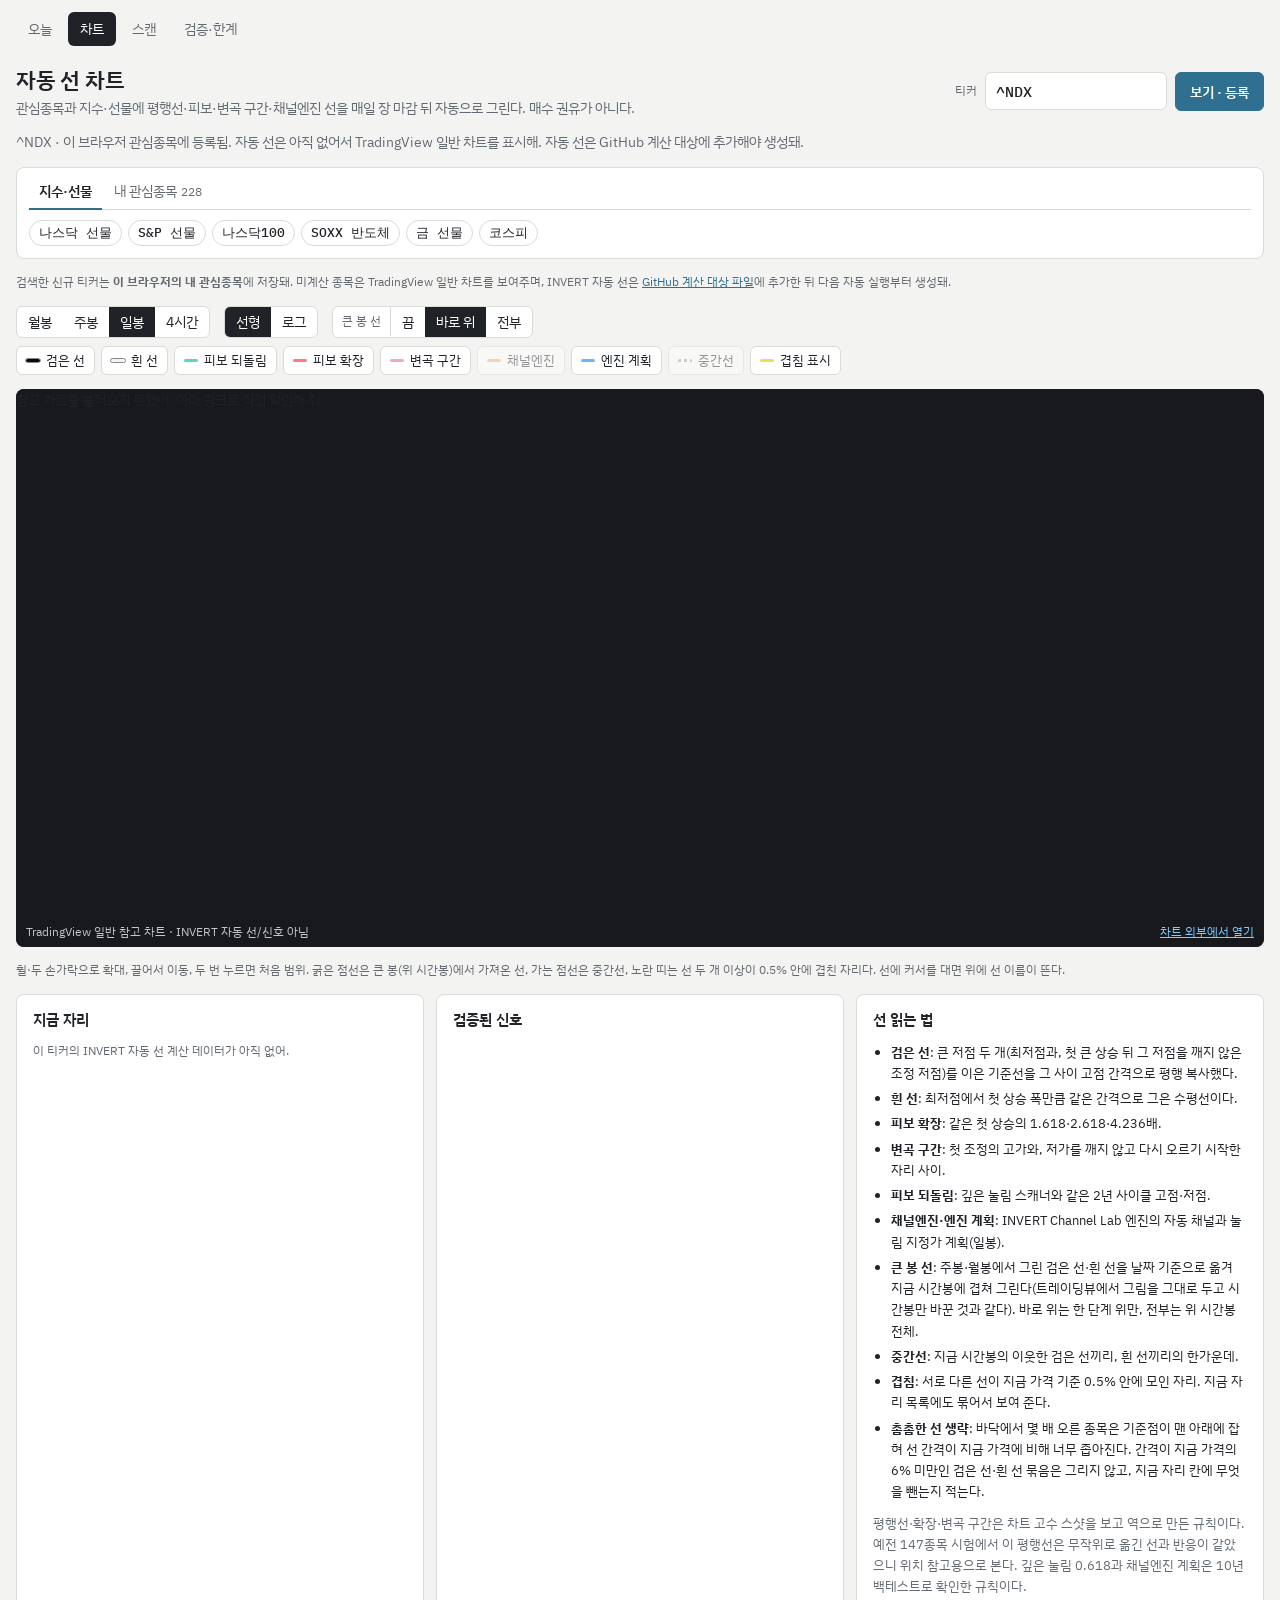
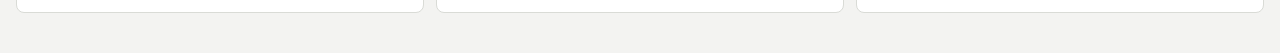
==== commit 5d915e97: "Make searched tickers locally watchable with TradingView fallback" ====
--- a/docs/chart.html
+++ b/docs/chart.html
@@ -104,6 +104,12 @@
 .num { font-family: var(--f-num); font-variant-numeric: tabular-nums; }
 .up { color: var(--ok); } .dn { color: var(--bad); }
 @media (prefers-reduced-motion: reduce) { * { transition: none !important; } }
+.fav-tile{position:relative;min-width:0}.fav-tile .tk{width:100%;padding-right:35px}.fav-remove{position:absolute;right:5px;top:50%;transform:translateY(-50%);border:1px solid var(--line);border-radius:5px;background:var(--panel);color:var(--muted);width:26px;height:26px;font-size:20px;line-height:20px}.fav-remove:focus-visible{outline:2px solid var(--accent)}
+#tvfallback{position:absolute;inset:0;z-index:3;background:#17191c;display:flex;flex-direction:column}
+#tvfallback .tvwidget{flex:1;min-height:0;width:100%;overflow:hidden}
+#tvfallback .tvnote{color:#c1c4cb;display:flex;align-items:center;gap:8px;justify-content:space-between;flex-wrap:wrap;padding:6px 10px;font-size:12px}
+#tvfallback .tvnote a{color:#80caff}
+#watchNotice a{color:var(--accent)}
 </style>
 
 <style>.sitenav{display:flex;gap:4px;flex-wrap:wrap;max-width:78rem;margin:0 auto;padding:12px 16px 0}.sitenav a{font-size:.9rem;padding:6px 12px;border-radius:6px;color:var(--muted);text-decoration:none}.sitenav a[aria-current=page]{background:var(--ink);color:var(--panel)}.sitenav a:hover{color:var(--ink)}.sitenav a[aria-current=page]:hover{color:var(--panel)}</style>
@@ -142,7 +148,7 @@
     <form class="q" id="qform" autocomplete="off">
       <label for="qin" class="hint">티커</label>
       <input id="qin" name="q" placeholder="예: NVDA, ^NDX, 005930" aria-label="티커" maxlength="16">
-      <button class="btn" id="qgo" type="submit">보기</button>
+      <button class="btn" id="qgo" type="submit">보기 · 등록</button>
       <button class="btn ghost" id="qre" type="button" hidden>새로 받기</button>
     </form>
   </header>
@@ -158,6 +164,7 @@
       <div class="tgrid" id="tgrid" aria-label="섹터 종목"></div>
     </div>
   </section>
+  <p class="hint" id="watchNotice">검색한 신규 티커는 <b>이 브라우저의 내 관심종목</b>에 저장돼. 미계산 종목은 TradingView 일반 차트를 보여주며, INVERT 자동 선은 <a href="https://github.com/scenery0401-cell/Chart-artifact/edit/main/docs/data/watchlist.json" target="_blank" rel="noopener noreferrer">GitHub 계산 대상 파일</a>에 추가한 뒤 다음 자동 실행부터 생성돼.</p>
 
   <div class="bar">
     <div class="seg" role="group" aria-label="시간봉" id="tfseg">
@@ -193,6 +200,7 @@
   <div class="chartbox" id="chart">
     <div class="msg" id="cmsg">차트를 불러오는 중</div>
     <div class="hud" id="hud"></div>
+    <div id="tvfallback" hidden aria-label="자동 선이 없는 종목의 TradingView 참고 차트"></div>
   </div>
   <p class="hint">휠·두 손가락으로 확대, 끌어서 이동, 두 번 누르면 처음 범위. 굵은 점선은 큰 봉(위 시간봉)에서 가져온 선, 가는 점선은 중간선, 노란 띠는 선 두 개 이상이 0.5% 안에 겹친 자리다. 선에 커서를 대면 위에 선 이름이 뜬다.</p>
 
@@ -247,8 +255,11 @@
   const status = (text, kind) => { const s = $('status'); s.textContent = text || ''; s.className = 'status' + (kind ? ' ' + kind : ''); };
 
   const LAYER_DEF = { black: true, white: true, fib: true, ext: true, box: true, chan: false, plan: true, mid: false, ov: true };
+  const CUSTOM_SECTOR = '직접 추가';
+  const savedFavs = store.get('watchTickers', []);
+  const localFavs = Array.isArray(savedFavs) ? [...new Set(savedFavs.map(normalize).filter(Boolean))].slice(0, 80) : [];
   const view = { tf: store.get('tf', 'D'), sc: store.get('sc', 'lin'), cy: store.get('cy', 'one'), layers: Object.assign({}, LAYER_DEF, store.get('layers', {})),
-                 data: null, key: null, zoom: {}, mc: {}, index: {}, wl: null, pk: store.get('pk', 'fixed'), sector: store.get('sector', null) };
+                 data: null, key: null, zoom: {}, mc: {}, index: {}, wl: null, pk: store.get('pk', 'fixed'), sector: store.get('sector', null), custom: localFavs };
   // 차트 위 고정 바로가기(관심종목 문서가 없을 때 기본값)
   const FIXED_DEFAULT = [{ t: 'NQ=F', key: 'NQ@F', label: '나스닥 선물' }, { t: 'ES=F', key: 'ES@F', label: 'S&P 선물' }, { t: '^NDX', key: '~NDX', label: '나스닥100' },
     { t: 'SOXX', key: 'SOXX', label: 'SOXX 반도체' }, { t: 'GC=F', key: 'GC@F', label: '금 선물' }, { t: '^KS11', key: '~KS11', label: '코스피' }];
@@ -346,9 +357,25 @@
     const gs = groups(o, tf);
     return { above: gs.filter((g) => g.y > o.close).slice(0, 4), below: gs.filter((g) => g.y <= o.close).reverse().slice(0, 4) };
   }
-  $('qform').addEventListener('submit', (e) => { e.preventDefault(); const t = normalize($('qin').value); if (!t) { status('티커 형식이 아니다. 영문·숫자로 넣어 줘 (예: NVDA, ^NDX, GC=F, 005930).', 'err'); return; } open(t, false, false, !inWatch(t)); });
-  // 관심종목(또는 지수·선물 바로가기)에 있는 티커인지. 없는 티커를 검색하면 계산 작업이 섹터를 정해 관심종목에 넣는다.
-  const inWatch = (t) => !view.wl || (view.wl.fixed || []).some((f) => f.t === t) || (view.wl.sectors || []).some((s) => s.items.some((i) => i.t === t));
+  const isConfigured = (t) => !!(view.wl && ((view.wl.fixed || []).some((f) => f.t === t) || (view.wl.sectors || []).some((s) => s.items.some((i) => i.t === t))));
+  const inWatch = (t) => view.custom.includes(t) || isConfigured(t);
+  function addLocalWatch(t) {
+    if (inWatch(t)) return false;
+    view.custom.unshift(t);
+    if (view.custom.length > 80) view.custom.length = 80;
+    store.set('watchTickers', view.custom);
+    view.pk = 'watch'; view.sector = CUSTOM_SECTOR;
+    store.set('pk', view.pk); store.set('sector', view.sector);
+    renderPicker();
+    return true;
+  }
+  $('qform').addEventListener('submit', (e) => {
+    e.preventDefault();
+    const t = normalize($('qin').value);
+    if (!t) { status('티커 형식을 확인해 줘 (예: OXY, NVDA, ^NDX, 005930).', 'err'); return; }
+    addLocalWatch(t);
+    open(t, false, false);
+  });
   const sectorOf = (t) => { const s = ((view.wl && view.wl.sectors) || []).find((x) => x.items.some((i) => i.t === t)); return s ? s.name : null; };
   $('qre').addEventListener('click', () => { if (view.data) open(view.data.t, true); });
 
@@ -376,7 +403,10 @@
   }
   // ---------- 종목 고르기: 지수·선물 고정 칩 / 내 관심종목(섹터 → 종목) ----------
   function renderPicker() {
-    const cur = view.data && view.data.t, fixed = (view.wl && view.wl.fixed) || FIXED_DEFAULT, secs = (view.wl && view.wl.sectors) || [];
+    const cur = view.data && view.data.t, fixed = (view.wl && view.wl.fixed) || FIXED_DEFAULT;
+    const baseSecs = (view.wl && view.wl.sectors) || [];
+    const customItems = view.custom.filter((t) => !isConfigured(t)).map((t) => ({ t, key: keyOf(t), name: '내가 등록한 티커 · 기기 저장' }));
+    const secs = customItems.length ? [{ name: CUSTOM_SECTOR, items: customItems }, ...baseSecs] : baseSecs;
     const chg = (ix, cls) => ix && ix.chg !== null && ix.chg !== undefined ? mk('span', cls + ' ' + (ix.chg >= 0 ? 'up' : 'dn'), pct(ix.chg)) : null;
     const F = $('pk-fixed'); F.replaceChildren();
     fixed.forEach((f) => {
@@ -384,7 +414,9 @@
       b.title = f.t + (ix && ix.asof ? ' · ' + ix.asof + ' 종가 ' + fmt(ix.close) : ''); const c = chg(ix, ''); if (c) { const s = mk('small'); s.append(c); b.append(s); }
       b.addEventListener('click', () => open(f.t, false)); F.appendChild(b);
     });
-    $('wlCount').textContent = view.wl ? String(view.wl.count || '') : ''; $('tab-watch').hidden = !secs.length;
+    const baseCount = view.wl ? (Number(view.wl.count) || baseSecs.reduce((a, x) => a + x.items.length, 0)) : 0;
+    $('wlCount').textContent = String(baseCount + customItems.length);
+    $('tab-watch').hidden = !secs.length;
     if (!secs.some((s) => s.name === view.sector)) view.sector = secs.length ? secs[0].name : null;
     const S = $('sectors'); S.replaceChildren();
     secs.forEach((s) => {
@@ -395,14 +427,26 @@
     (sec ? sec.items : []).forEach((it) => {
       const ix = view.index[it.key], b = mk('button', 'tk'); b.type = 'button'; b.dataset.t = it.t;
       b.append(mk('b', '', it.t), chg(ix, 'cg') || mk('span', 'cg none', ix ? '' : '계산 전'), mk('span', 'nm', it.name));
-      b.title = it.name + (ix && ix.asof ? ' · ' + ix.asof + ' 종가 ' + fmt(ix.close) : ' · 아직 계산 전, 누르면 계산');
-      b.addEventListener('click', () => open(it.t, false)); G.appendChild(b);
+      b.title = it.name + (ix && ix.asof ? ' · ' + ix.asof + ' 종가 ' + fmt(ix.close) : ' · 자동 선 계산 전, 일반 차트로 확인 가능');
+      b.addEventListener('click', () => open(it.t, false));
+      if (sec.name === CUSTOM_SECTOR) {
+        const wrap = mk('div', 'fav-tile'), remove = mk('button', 'fav-remove', '×');
+        remove.type = 'button'; remove.title = it.t + ' 관심종목에서 삭제';
+        remove.setAttribute('aria-label', it.t + ' 관심종목에서 삭제');
+        remove.addEventListener('click', (e) => {
+          e.preventDefault(); e.stopPropagation();
+          view.custom = view.custom.filter((x) => x !== it.t);
+          store.set('watchTickers', view.custom); renderPicker();
+          status(it.t + ' · 이 브라우저의 관심종목에서 삭제함. GitHub 계산 대상은 변경하지 않음.', 'ok');
+        });
+        wrap.append(b, remove); G.appendChild(wrap);
+      } else G.appendChild(b);
     });
     showTab(view.pk); markPressed();
     void cur;
   }
   function showTab(k) {
-    view.pk = k === 'watch' && view.wl ? 'watch' : 'fixed'; store.set('pk', view.pk);
+    view.pk = k === 'watch' && (view.wl || view.custom.length) ? 'watch' : 'fixed'; store.set('pk', view.pk);
     $('tab-fixed').setAttribute('aria-selected', view.pk === 'fixed' ? 'true' : 'false'); $('tab-watch').setAttribute('aria-selected', view.pk === 'watch' ? 'true' : 'false');
     $('pk-fixed').hidden = view.pk !== 'fixed'; $('pk-watch').hidden = view.pk !== 'watch';
   }
@@ -424,7 +468,10 @@
       const intraday = !/\.KS$|\.KQ$|^\^KS|^\^KQ/.test(idx.t) && Date.parse(idx.updated || 0) < Date.parse(idx.asof + 'T21:00:00Z');
       if (!force) { status(idx.t + ' · ' + idx.asof + (intraday ? ' 장중 값(마감 전에 계산)' : ' 종가 기준') + (ageH > 30 ? ' · ' + Math.floor(ageH / 24) + '일 전에 계산함(매일 장 마감 뒤 자동 갱신)' : ''), ageH > 30 || intraday ? '' : 'ok'); noteView(t, key); return; }
     } else if (!force) {
-      view.data = null; $('cmsg').hidden = false; $('cmsg').textContent = t + ' 차트가 아직 없다. 계산을 시작한다.'; clearChart();
+      view.data = null; view.key = key; clearChart();
+      $('nearMeta').textContent = '이 티커의 INVERT 자동 선 계산 데이터가 아직 없어.';
+      $('nearList').replaceChildren(); $('sigList').replaceChildren(); syncSave();
+      renderFallback(t);
     }
     request(t, key, addWatch);
   }
@@ -432,6 +479,7 @@
     try {
       const s = await db.doc('charts/' + idx.doc).get();
       if (!s.exists) { status('저장된 차트 파일을 찾지 못했다. 새로 받기를 눌러 줘.', 'err'); return; }
+      $('tvfallback').hidden = true; $('tvfallback').replaceChildren();
       view.data = s.data(); view.key = idx.key; view.zoom = {}; view.mc = {};
       if (!view.data.tfs[view.tf]) view.tf = 'D';
       press($('tfseg'), 'tf', view.tf); syncCy();
@@ -439,8 +487,33 @@
       draw(true); renderPanels(); markPressed(); syncSave();
     } catch (e) { status('차트를 읽지 못했다: ' + (e.message || e.code), 'err'); }
   }
+  // 미계산 종목은 외부의 일반 차트로 표시한다. INVERT 전용 선·확률이 포함됐다고 오인하지 않도록 별도 안내한다.
+  function renderFallback(t) {
+    const el = $('tvfallback'); el.replaceChildren(); el.hidden = false; $('cmsg').hidden = true;
+    const sym = /^\d{6}\.K[QS]$/.test(t) ? 'KRX:' + t.slice(0, 6) : t;
+    const shell = mk('div', 'tvwidget tradingview-widget-container'); shell.style.height = '100%';
+    const widget = mk('div', 'tradingview-widget-container__widget'); widget.style.width = '100%'; widget.style.height = '100%';
+    const script = document.createElement('script');
+    script.type = 'text/javascript';
+    script.src = 'https://s3.tradingview.com/external-embedding/embed-widget-advanced-chart.js';
+    script.async = true;
+    script.textContent = JSON.stringify({ autosize: true, symbol: sym, interval: 'D', timezone: 'exchange',
+      theme: 'dark', style: '1', locale: 'kr', allow_symbol_change: false, hide_side_toolbar: true,
+      withdateranges: true, support_host: 'https://www.tradingview.com' });
+    const note = mk('div', 'tvnote');
+    note.append(mk('span', '', 'TradingView 일반 참고 차트 · INVERT 자동 선/신호 아님'));
+    const link = mk('a', '', '차트 외부에서 열기');
+    link.href = 'https://www.tradingview.com/chart/?symbol=' + encodeURIComponent(sym);
+    link.target = '_blank'; link.rel = 'noopener noreferrer'; note.append(link);
+    script.onerror = () => { widget.textContent = '참고 차트를 불러오지 못했어. 아래 링크로 직접 확인해 줘.'; };
+    shell.append(widget, script); el.append(shell, note);
+  }
   async function request(t, key, addWatch) {
-    if (!mcp || !triggerId) { status(t + ' 차트는 아직 없다. 이 사이트는 관심종목과 지수·선물만 매일 장 마감 뒤 계산한다. 저장소의 docs/data/watchlist.json 에 종목을 넣으면 다음 계산부터 나온다.', 'err'); $('cmsg').hidden = false; $('cmsg').textContent = t + ' 차트 없음 · 관심종목에 넣으면 다음 날부터 계산된다'; return; }
+    if (!mcp || !triggerId) {
+      status(view.data ? t + ' · 저장된 INVERT 차트 표시 중. 새로 계산은 다음 정기 실행에서 갱신돼.'
+        : t + ' · 이 브라우저 관심종목에 등록됨. 자동 선은 아직 없어서 TradingView 일반 차트를 표시해. 자동 선은 GitHub 계산 대상에 추가해야 생성돼.', '');
+      return;
+    }
     status(t + (addWatch ? ' 관심종목에 추가하고 차트를 계산하는 중 · 섹터를 정해서 넣는다. 보통 1~3분 걸린다.' : ' 계산 중 · 보통 1~3분 걸린다. 창을 닫아도 계산은 계속된다.'), 'busy');
     const reqAt = new Date().toISOString();
     try { await db.doc('requests/' + key).set({ t, at: reqAt, status: 'queued', viewed_at: reqAt, add_watch: !!addWatch }); } catch (e) {}
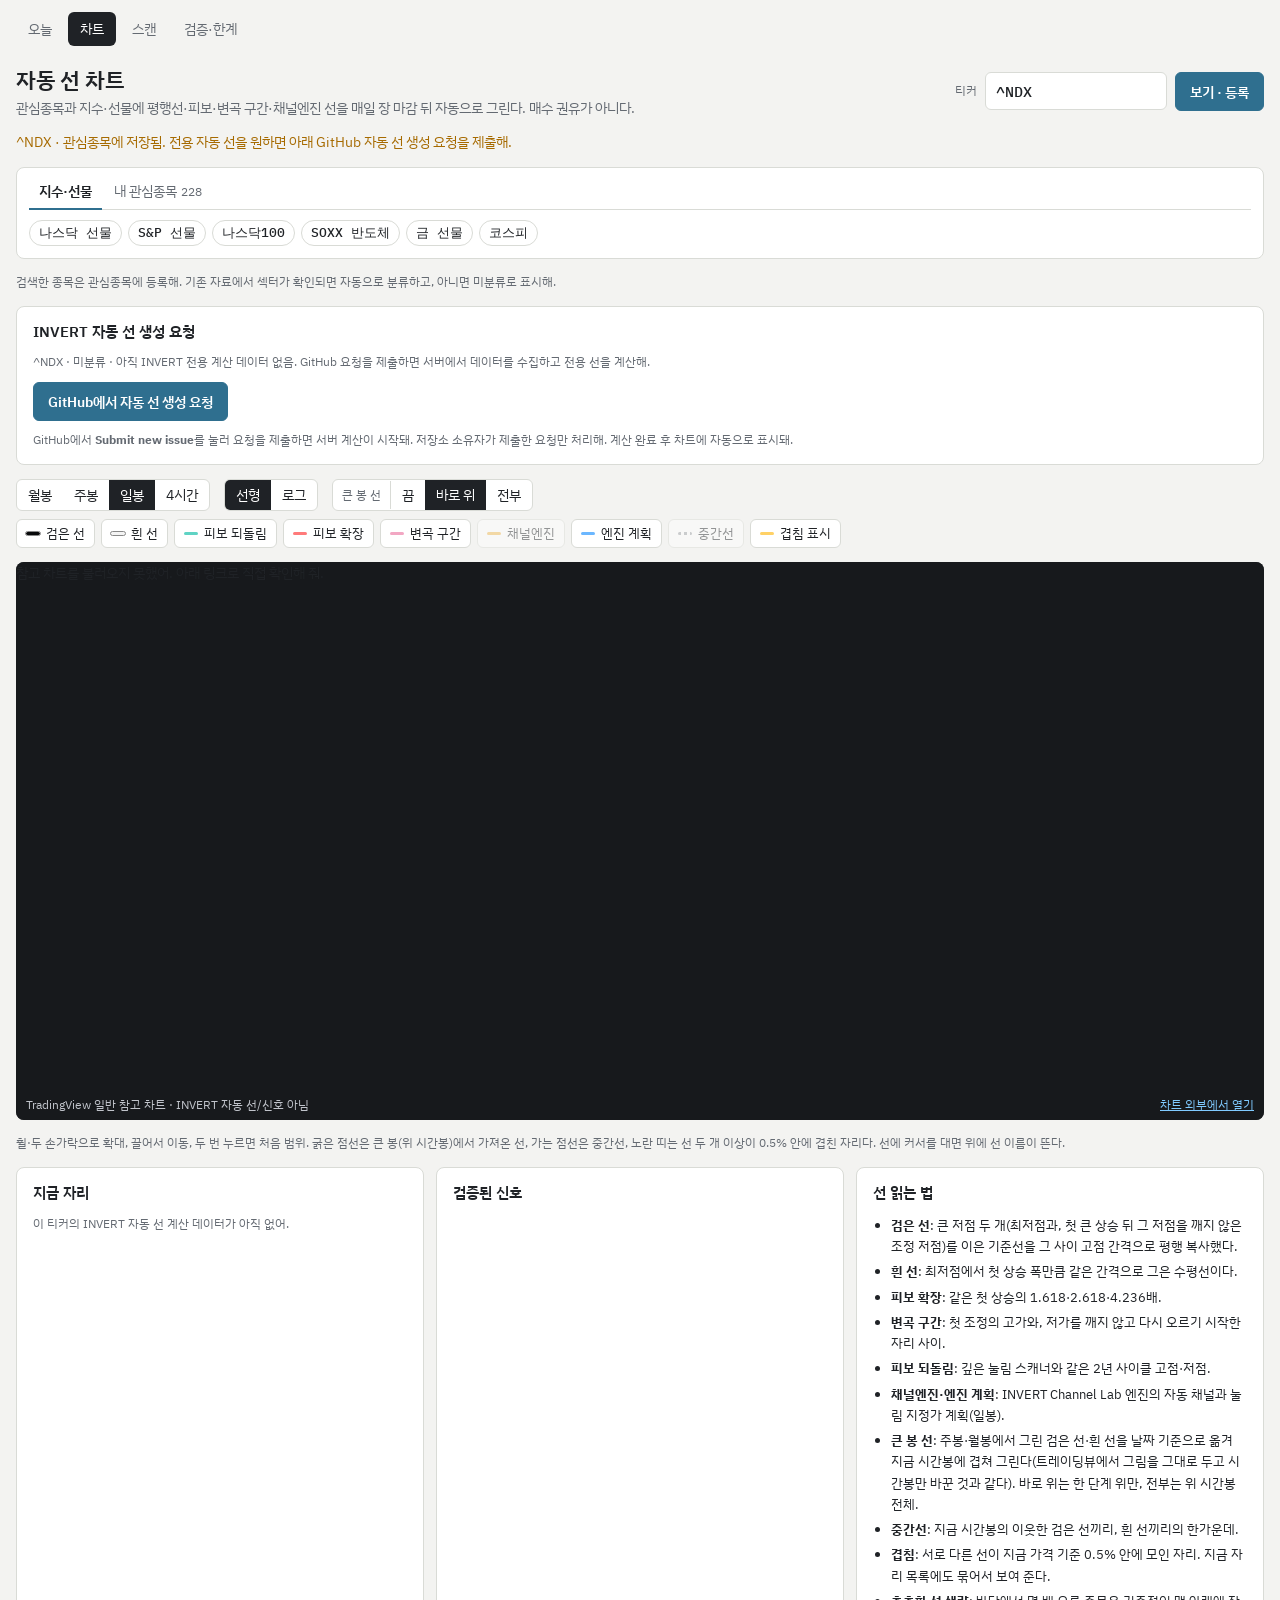
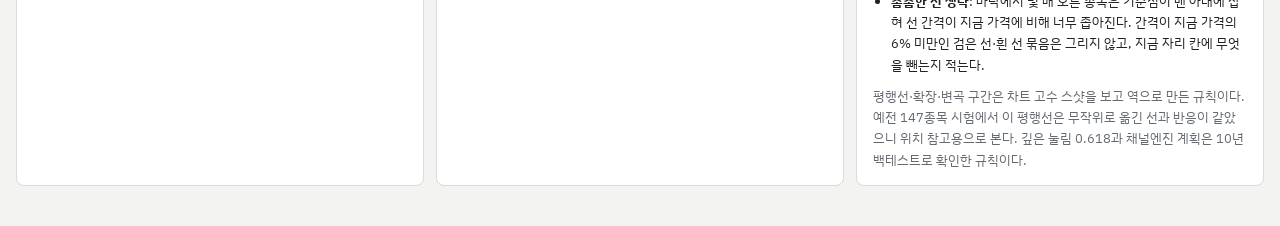
==== commit f1dbdd91: "Add GitHub on-demand chart request UI, automated sector grouping, and result refresh" ====
--- a/docs/chart.html
+++ b/docs/chart.html
@@ -164,7 +164,10 @@
       <div class="tgrid" id="tgrid" aria-label="섹터 종목"></div>
     </div>
   </section>
-  <p class="hint" id="watchNotice">검색한 신규 티커는 <b>이 브라우저의 내 관심종목</b>에 저장돼. 미계산 종목은 TradingView 일반 차트를 보여주며, INVERT 자동 선은 <a href="https://github.com/scenery0401-cell/Chart-artifact/edit/main/docs/data/watchlist.json" target="_blank" rel="noopener noreferrer">GitHub 계산 대상 파일</a>에 추가한 뒤 다음 자동 실행부터 생성돼.</p>
+  <p class="hint" id="watchNotice">검색한 종목은 관심종목에 등록해. 기존 자료에서 섹터가 확인되면 자동으로 분류하고, 아니면 미분류로 표시해.</p>
+  <section class="card" id="calc-request" hidden><h2>INVERT 자동 선 생성 요청</h2><p class="hint" id="req-info"></p>
+    <a class="btn" id="req-issue" target="_blank" rel="noopener noreferrer" style="display:inline-block;align-self:start;text-decoration:none">GitHub에서 자동 선 생성 요청</a>
+    <p class="hint">GitHub에서 <b>Submit new issue</b>를 눌러 요청을 제출하면 서버 계산이 시작돼. 저장소 소유자가 제출한 요청만 처리해. 계산 완료 후 차트에 자동으로 표시돼.</p></section>
 
   <div class="bar">
     <div class="seg" role="group" aria-label="시간봉" id="tfseg">
@@ -255,11 +258,11 @@
   const status = (text, kind) => { const s = $('status'); s.textContent = text || ''; s.className = 'status' + (kind ? ' ' + kind : ''); };
 
   const LAYER_DEF = { black: true, white: true, fib: true, ext: true, box: true, chan: false, plan: true, mid: false, ov: true };
-  const CUSTOM_SECTOR = '직접 추가';
+  const CUSTOM_SECTOR = '내 관심 · ';
   const savedFavs = store.get('watchTickers', []);
   const localFavs = Array.isArray(savedFavs) ? [...new Set(savedFavs.map(normalize).filter(Boolean))].slice(0, 80) : [];
   const view = { tf: store.get('tf', 'D'), sc: store.get('sc', 'lin'), cy: store.get('cy', 'one'), layers: Object.assign({}, LAYER_DEF, store.get('layers', {})),
-                 data: null, key: null, zoom: {}, mc: {}, index: {}, wl: null, pk: store.get('pk', 'fixed'), sector: store.get('sector', null), custom: localFavs };
+                 data: null, key: null, zoom: {}, mc: {}, index: {}, wl: null, pk: store.get('pk', 'fixed'), sector: store.get('sector', null), custom: localFavs, catalog: {} };
   // 차트 위 고정 바로가기(관심종목 문서가 없을 때 기본값)
   const FIXED_DEFAULT = [{ t: 'NQ=F', key: 'NQ@F', label: '나스닥 선물' }, { t: 'ES=F', key: 'ES@F', label: 'S&P 선물' }, { t: '^NDX', key: '~NDX', label: '나스닥100' },
     { t: 'SOXX', key: 'SOXX', label: 'SOXX 반도체' }, { t: 'GC=F', key: 'GC@F', label: '금 선물' }, { t: '^KS11', key: '~KS11', label: '코스피' }];
@@ -364,7 +367,7 @@
     view.custom.unshift(t);
     if (view.custom.length > 80) view.custom.length = 80;
     store.set('watchTickers', view.custom);
-    view.pk = 'watch'; view.sector = CUSTOM_SECTOR;
+    view.pk = 'watch'; view.sector = customSector(t);
     store.set('pk', view.pk); store.set('sector', view.sector);
     renderPicker();
     return true;
@@ -376,7 +379,9 @@
     addLocalWatch(t);
     open(t, false, false);
   });
-  const sectorOf = (t) => { const s = ((view.wl && view.wl.sectors) || []).find((x) => x.items.some((i) => i.t === t)); return s ? s.name : null; };
+  const customSector = (t) => CUSTOM_SECTOR + ((view.catalog[t] && view.catalog[t].grp && view.catalog[t].grp !== '기타') || '미분류');
+  const sectorOf = (t) => { const s = ((view.wl && view.wl.sectors) || []).find((x) => x.items.some((i) => i.t === t));
+    return s ? s.name : ((view.catalog[t] && view.catalog[t].grp) || '미분류'); };
   $('qre').addEventListener('click', () => { if (view.data) open(view.data.t, true); });
 
   // ---------- data ----------
@@ -388,10 +393,35 @@
     try { const c = await db.doc('config/app').get(); triggerId = c.exists ? c.data().trigger_id : null; } catch (e) {}
     try { const w = await db.doc('config/watchlist').get(); view.wl = w.exists ? w.data() : null; } catch (e) {}
     db.doc('config/watchlist').onSnapshot((s) => { if (s.exists) { view.wl = s.data(); renderPicker(); } }, () => {});
+    try { const r = await fetch('data/today.json', { cache: 'no-cache' }); if (r.ok) {
+      const a = await r.json();
+      view.catalog = Object.fromEntries((a.stocks || []).filter((x) => x.t).map((x) => [x.t, {grp:x.grp||'미분류',name:x.name||x.t}]));
+    } } catch(e) {}
     renderPicker();
     // chart_index 문서는 계산할 때마다 새 이름(<키>__<시각>)으로 생기고 옛것은 지워진다. 같은 키가 잠깐 둘이면 최신 것을 쓴다.
     db.collection('chart_index').onSnapshot((snap) => { const ix = {}; snap.docs.forEach((d) => { const r = d.data(); if (r && r.key) ix[r.key] = newer(ix[r.key], r); }); view.index = ix; renderPicker(); }, () => {});
-    open(normalize(new URLSearchParams(location.search).get('t')) || store.get('last', null) || '^NDX', false, true);
+    const p = new URLSearchParams(location.search);
+    const t = normalize(p.get('t')) || store.get('last', null) || '^NDX';
+    if (p.get('add') === '1') addLocalWatch(t);
+    open(t, false, true);
+    // GitHub Pages가 신규 차트 파일을 게시했는지 주기적으로 확인한다.
+    setInterval(async () => {
+      if (view.data || !view.key || document.visibilityState === 'hidden') return;
+      try { const ix = await fetch('data/chart_index.json?t=' + Date.now(), {cache:'no-cache'});
+        if (!ix.ok) return;
+        const hit = (await ix.json()).find((x) => x.key === view.key);
+        if (!hit || !hit.doc) return;
+        // 기본 로더는 페이지 시작 때의 인덱스 캐시를 사용하므로 새 데이터를 직접 읽는다.
+        const rd = await fetch('data/charts/' + encodeURIComponent(hit.doc) + '.json?t=' + Date.now(), {cache:'no-cache'});
+        if (!rd.ok) return;
+        const obj = await rd.json(); if (!obj || obj.error) return;
+        $('tvfallback').hidden = true; $('tvfallback').replaceChildren(); $('calc-request').hidden = true;
+        view.data = obj; view.key = hit.key; view.zoom = {}; view.mc = {}; view.index[hit.key] = hit;
+        if (!view.data.tfs[view.tf]) view.tf = 'D';
+        press($('tfseg'), 'tf', view.tf); syncCy(); draw(true); renderPanels(); markPressed(); syncSave();
+        status(hit.t + ' · INVERT 자동 선 생성 완료 (' + hit.asof + ')', 'ok');
+      } catch(e) {}
+    }, 45000);
   }
   const newer = (a, b) => (!a || String(b.updated || '') > String(a.updated || '') ? b : a);
   // 피보 되돌림은 깊은 눌림 사이클 조건(2년 안 1.5배 등)을 채우고 지금 가격이 사이클 저점 위일 때만 그린다.
@@ -405,8 +435,10 @@
   function renderPicker() {
     const cur = view.data && view.data.t, fixed = (view.wl && view.wl.fixed) || FIXED_DEFAULT;
     const baseSecs = (view.wl && view.wl.sectors) || [];
-    const customItems = view.custom.filter((t) => !isConfigured(t)).map((t) => ({ t, key: keyOf(t), name: '내가 등록한 티커 · 기기 저장' }));
-    const secs = customItems.length ? [{ name: CUSTOM_SECTOR, items: customItems }, ...baseSecs] : baseSecs;
+    const customItems = view.custom.filter((t) => !isConfigured(t)).map((t) => ({t,key:keyOf(t),name:(view.catalog[t] && view.catalog[t].name) || '내가 추가한 티커 · 섹터 확인 전'}));
+    const own = new Map();
+    customItems.forEach((it) => { const sec=customSector(it.t); if (!own.has(sec)) own.set(sec,{name:sec,items:[]}); own.get(sec).items.push(it); });
+    const secs = [...own.values(), ...baseSecs];
     const chg = (ix, cls) => ix && ix.chg !== null && ix.chg !== undefined ? mk('span', cls + ' ' + (ix.chg >= 0 ? 'up' : 'dn'), pct(ix.chg)) : null;
     const F = $('pk-fixed'); F.replaceChildren();
     fixed.forEach((f) => {
@@ -429,7 +461,7 @@
       b.append(mk('b', '', it.t), chg(ix, 'cg') || mk('span', 'cg none', ix ? '' : '계산 전'), mk('span', 'nm', it.name));
       b.title = it.name + (ix && ix.asof ? ' · ' + ix.asof + ' 종가 ' + fmt(ix.close) : ' · 자동 선 계산 전, 일반 차트로 확인 가능');
       b.addEventListener('click', () => open(it.t, false));
-      if (sec.name === CUSTOM_SECTOR) {
+      if (sec.name.startsWith(CUSTOM_SECTOR)) {
         const wrap = mk('div', 'fav-tile'), remove = mk('button', 'fav-remove', '×');
         remove.type = 'button'; remove.title = it.t + ' 관심종목에서 삭제';
         remove.setAttribute('aria-label', it.t + ' 관심종목에서 삭제');
@@ -479,7 +511,7 @@
     try {
       const s = await db.doc('charts/' + idx.doc).get();
       if (!s.exists) { status('저장된 차트 파일을 찾지 못했다. 새로 받기를 눌러 줘.', 'err'); return; }
-      $('tvfallback').hidden = true; $('tvfallback').replaceChildren();
+      $('tvfallback').hidden = true; $('tvfallback').replaceChildren(); $('calc-request').hidden = true;
       view.data = s.data(); view.key = idx.key; view.zoom = {}; view.mc = {};
       if (!view.data.tfs[view.tf]) view.tf = 'D';
       press($('tfseg'), 'tf', view.tf); syncCy();
@@ -510,8 +542,17 @@
   }
   async function request(t, key, addWatch) {
     if (!mcp || !triggerId) {
-      status(view.data ? t + ' · 저장된 INVERT 차트 표시 중. 새로 계산은 다음 정기 실행에서 갱신돼.'
-        : t + ' · 이 브라우저 관심종목에 등록됨. 자동 선은 아직 없어서 TradingView 일반 차트를 표시해. 자동 선은 GitHub 계산 대상에 추가해야 생성돼.', '');
+      const panel = $('calc-request');
+      if (!view.data) {
+        const sector = sectorOf(t);
+        $('req-info').textContent = t + ' · ' + sector + ' · 아직 INVERT 전용 계산 데이터 없음. GitHub 요청을 제출하면 서버에서 데이터를 수집하고 전용 선을 계산해.';
+        const issueTitle = 'CHART: ' + t;
+        const body = 'INVERT chart generation request for ' + t + '.\\nOwner requested from swing-lab website.';
+        $('req-issue').href = 'https://github.com/scenery0401-cell/Chart-artifact/issues/new?title=' + encodeURIComponent(issueTitle) + '&body=' + encodeURIComponent(body);
+        panel.hidden = false;
+      } else panel.hidden = true;
+      status(view.data ? t + ' · 저장된 INVERT 차트 · 정기 계산으로 갱신됨'
+        : t + ' · 관심종목에 저장됨. 전용 자동 선을 원하면 아래 GitHub 자동 선 생성 요청을 제출해.', view.data ? 'ok' : 'busy');
       return;
     }
     status(t + (addWatch ? ' 관심종목에 추가하고 차트를 계산하는 중 · 섹터를 정해서 넣는다. 보통 1~3분 걸린다.' : ' 계산 중 · 보통 1~3분 걸린다. 창을 닫아도 계산은 계속된다.'), 'busy');
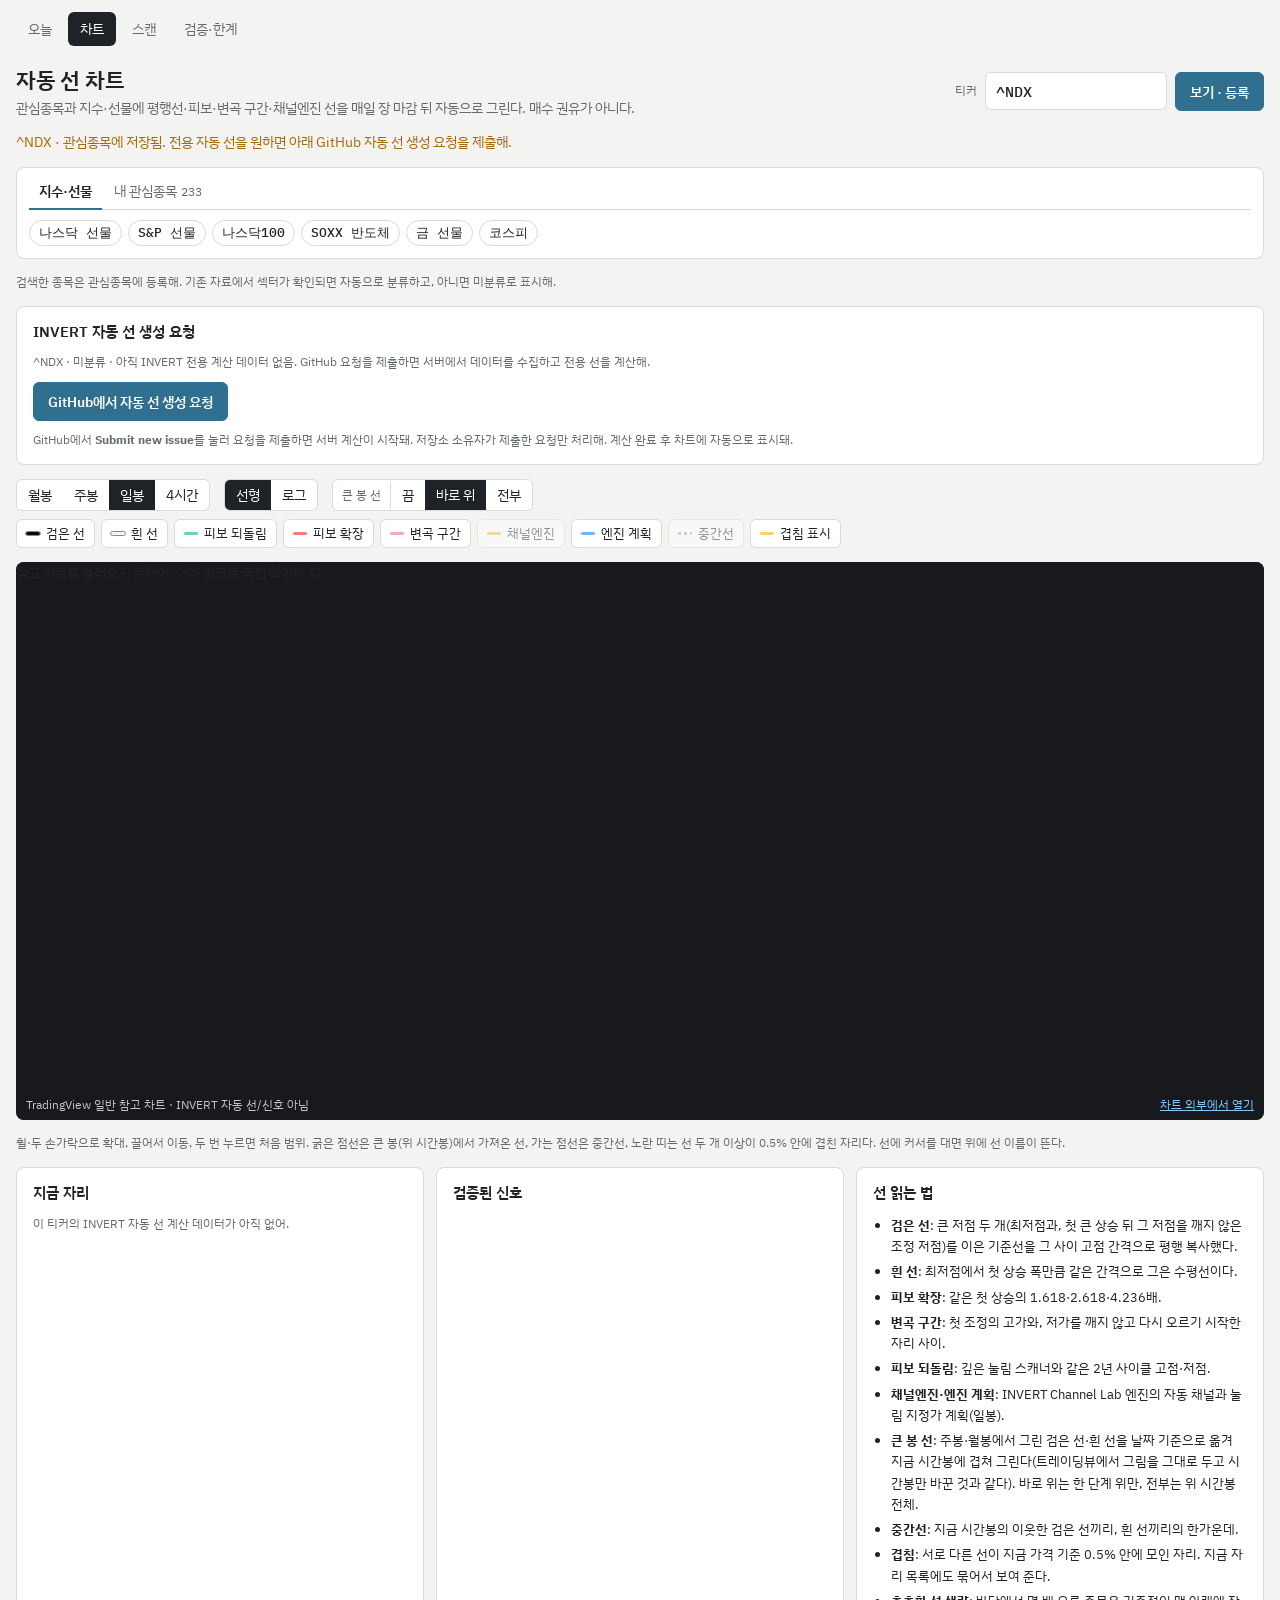
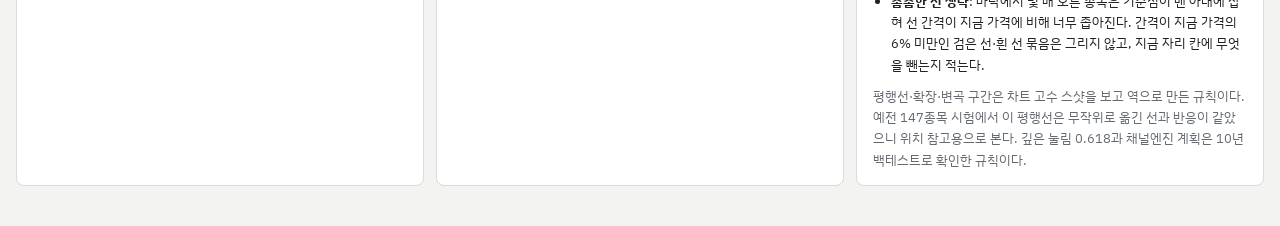
==== commit 2a4d9127: "Fix boolean sector bug and merge searched tickers into existing sector tabs" ====
--- a/docs/chart.html
+++ b/docs/chart.html
@@ -258,7 +258,18 @@
   const status = (text, kind) => { const s = $('status'); s.textContent = text || ''; s.className = 'status' + (kind ? ' ' + kind : ''); };
 
   const LAYER_DEF = { black: true, white: true, fib: true, ext: true, box: true, chan: false, plan: true, mid: false, ov: true };
-  const CUSTOM_SECTOR = '내 관심 · ';
+  // 기존 관심종목의 세부 분류를 우선하고, 시장 종목 목록의 큰 업종을 맞는 카테고리로 연결한다.
+  // 공급원 업종 오류가 확인된 종목은 검증된 분류로 보정한다.
+  const VERIFIED_SECTORS = { A: '헬스케어', UHAL: '산업·주택' };
+  const SECTOR_ALIASES = {
+    '산업재': '산업·주택', 'Industrials': '산업·주택',
+    '경기소비재': '소비·여행', 'Consumer Discretionary': '소비·여행',
+    '소재': '원자재', 'Basic Materials': '원자재',
+    '유틸리티': '전력', 'Utilities': '전력',
+    'Health Care': '헬스케어', 'Healthcare': '헬스케어',
+    'Energy': '에너지', 'Finance': '금융',
+    'Real Estate': '부동산', '기타': '미분류'
+  };
   const savedFavs = store.get('watchTickers', []);
   const localFavs = Array.isArray(savedFavs) ? [...new Set(savedFavs.map(normalize).filter(Boolean))].slice(0, 80) : [];
   const view = { tf: store.get('tf', 'D'), sc: store.get('sc', 'lin'), cy: store.get('cy', 'one'), layers: Object.assign({}, LAYER_DEF, store.get('layers', {})),
@@ -363,14 +374,17 @@
   const isConfigured = (t) => !!(view.wl && ((view.wl.fixed || []).some((f) => f.t === t) || (view.wl.sectors || []).some((s) => s.items.some((i) => i.t === t))));
   const inWatch = (t) => view.custom.includes(t) || isConfigured(t);
   function addLocalWatch(t) {
-    if (inWatch(t)) return false;
-    view.custom.unshift(t);
-    if (view.custom.length > 80) view.custom.length = 80;
-    store.set('watchTickers', view.custom);
+    const already = inWatch(t);
+    if (!already) {
+      view.custom.unshift(t);
+      if (view.custom.length > 80) view.custom.length = 80;
+      store.set('watchTickers', view.custom);
+    }
+    // 이미 서버 관심종목이어도 선택한 종목의 실제 섹터로 자동 이동한다.
     view.pk = 'watch'; view.sector = customSector(t);
     store.set('pk', view.pk); store.set('sector', view.sector);
     renderPicker();
-    return true;
+    return !already;
   }
   $('qform').addEventListener('submit', (e) => {
     e.preventDefault();
@@ -379,9 +393,14 @@
     addLocalWatch(t);
     open(t, false, false);
   });
-  const customSector = (t) => CUSTOM_SECTOR + ((view.catalog[t] && view.catalog[t].grp && view.catalog[t].grp !== '기타') || '미분류');
-  const sectorOf = (t) => { const s = ((view.wl && view.wl.sectors) || []).find((x) => x.items.some((i) => i.t === t));
-    return s ? s.name : ((view.catalog[t] && view.catalog[t].grp) || '미분류'); };
+  const customSector = (t) => {
+    if (VERIFIED_SECTORS[t]) return VERIFIED_SECTORS[t];
+    const configured = ((view.wl && view.wl.sectors) || []).find((x) => x.items.some((i) => i.t === t));
+    if (configured) return configured.name;
+    const raw = (view.catalog[t] && view.catalog[t].grp) || '미분류';
+    return SECTOR_ALIASES[raw] || raw;
+  };
+  const sectorOf = (t) => customSector(t);
   $('qre').addEventListener('click', () => { if (view.data) open(view.data.t, true); });
 
   // ---------- data ----------
@@ -397,6 +416,11 @@
       const a = await r.json();
       view.catalog = Object.fromEntries((a.stocks || []).filter((x) => x.t).map((x) => [x.t, {grp:x.grp||'미분류',name:x.name||x.t}]));
     } } catch(e) {}
+    // 오래된 버전에서 저장된 '내 관심 · true' 등의 잘못된 탭 선택을 복구한다.
+    if (view.sector === '직접 추가' || /^내 관심 · /.test(view.sector || '')) {
+      view.sector = view.custom.length ? customSector(view.custom[0]) : null;
+      store.set('sector', view.sector);
+    }
     renderPicker();
     // chart_index 문서는 계산할 때마다 새 이름(<키>__<시각>)으로 생기고 옛것은 지워진다. 같은 키가 잠깐 둘이면 최신 것을 쓴다.
     db.collection('chart_index').onSnapshot((snap) => { const ix = {}; snap.docs.forEach((d) => { const r = d.data(); if (r && r.key) ix[r.key] = newer(ix[r.key], r); }); view.index = ix; renderPicker(); }, () => {});
@@ -435,10 +459,20 @@
   function renderPicker() {
     const cur = view.data && view.data.t, fixed = (view.wl && view.wl.fixed) || FIXED_DEFAULT;
     const baseSecs = (view.wl && view.wl.sectors) || [];
-    const customItems = view.custom.filter((t) => !isConfigured(t)).map((t) => ({t,key:keyOf(t),name:(view.catalog[t] && view.catalog[t].name) || '내가 추가한 티커 · 섹터 확인 전'}));
-    const own = new Map();
-    customItems.forEach((it) => { const sec=customSector(it.t); if (!own.has(sec)) own.set(sec,{name:sec,items:[]}); own.get(sec).items.push(it); });
-    const secs = [...own.values(), ...baseSecs];
+    const customItems = view.custom.filter((t) => !isConfigured(t)).map((t) => ({
+      t, key:keyOf(t), name:(view.catalog[t] && view.catalog[t].name) || '내가 추가한 티커 · 섹터 미확인',
+      local:true
+    }));
+    // 추가 종목을 별도 '내 관심' 그룹에 몰지 않고 실제 기존 섹터 그룹에 합친다.
+    // 원본 watchlist 객체는 수정하지 않아 기존 저장/갱신을 훼손하지 않는다.
+    const groupMap = new Map();
+    const append = (item, sector) => {
+      if (!groupMap.has(sector)) groupMap.set(sector, {name:sector, items:[]});
+      groupMap.get(sector).items.push(item);
+    };
+    baseSecs.forEach((group) => group.items.forEach((it) => append({...it, local:false}, customSector(it.t))));
+    customItems.forEach((it) => append(it, customSector(it.t)));
+    const secs = [...groupMap.values()];
     const chg = (ix, cls) => ix && ix.chg !== null && ix.chg !== undefined ? mk('span', cls + ' ' + (ix.chg >= 0 ? 'up' : 'dn'), pct(ix.chg)) : null;
     const F = $('pk-fixed'); F.replaceChildren();
     fixed.forEach((f) => {
@@ -461,7 +495,7 @@
       b.append(mk('b', '', it.t), chg(ix, 'cg') || mk('span', 'cg none', ix ? '' : '계산 전'), mk('span', 'nm', it.name));
       b.title = it.name + (ix && ix.asof ? ' · ' + ix.asof + ' 종가 ' + fmt(ix.close) : ' · 자동 선 계산 전, 일반 차트로 확인 가능');
       b.addEventListener('click', () => open(it.t, false));
-      if (sec.name.startsWith(CUSTOM_SECTOR)) {
+      if (it.local) {
         const wrap = mk('div', 'fav-tile'), remove = mk('button', 'fav-remove', '×');
         remove.type = 'button'; remove.title = it.t + ' 관심종목에서 삭제';
         remove.setAttribute('aria-label', it.t + ' 관심종목에서 삭제');
@@ -474,6 +508,8 @@
         wrap.append(b, remove); G.appendChild(wrap);
       } else G.appendChild(b);
     });
+    // 기존에 선택한 섹터가 없어졌거나 이름이 바뀐 경우에도 올바른 섹터로 복귀한다.
+    if (!secs.some((x) => x.name === view.sector)) view.sector = secs[0] ? secs[0].name : null;
     showTab(view.pk); markPressed();
     void cur;
   }
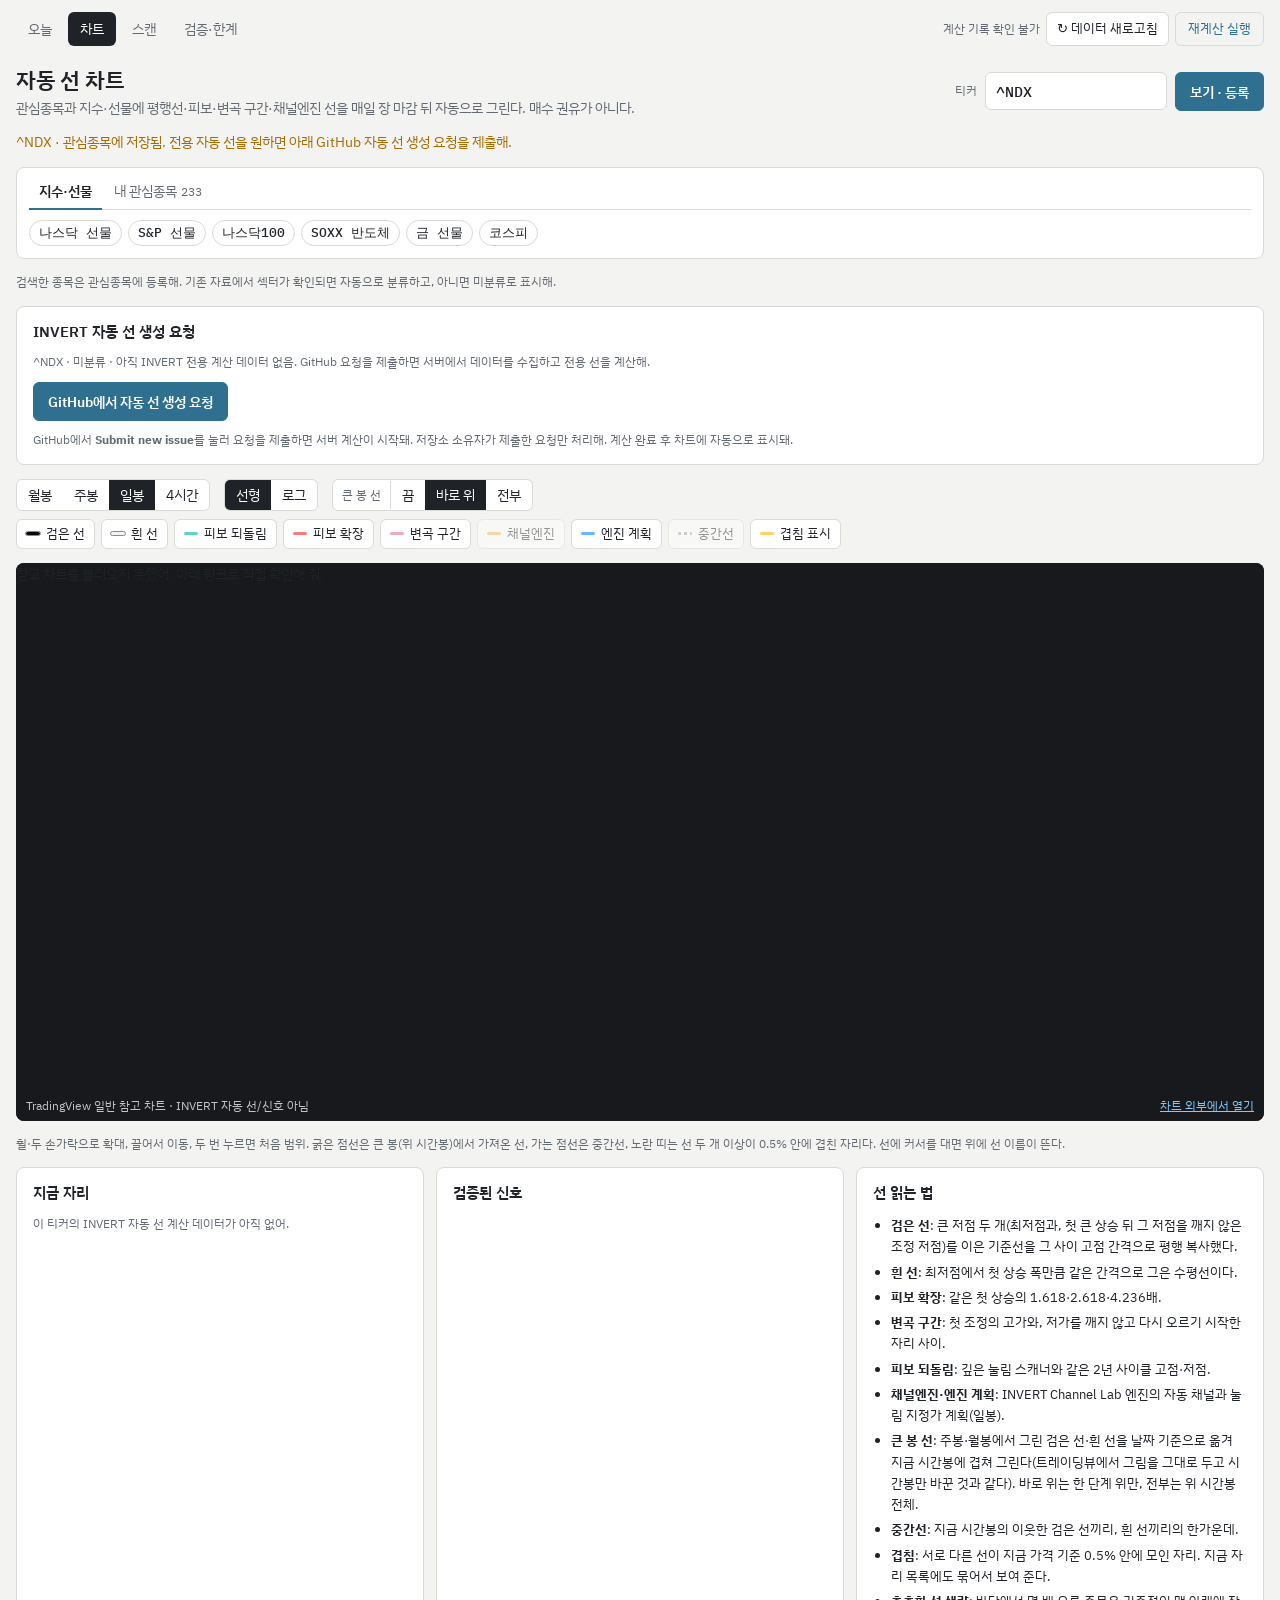
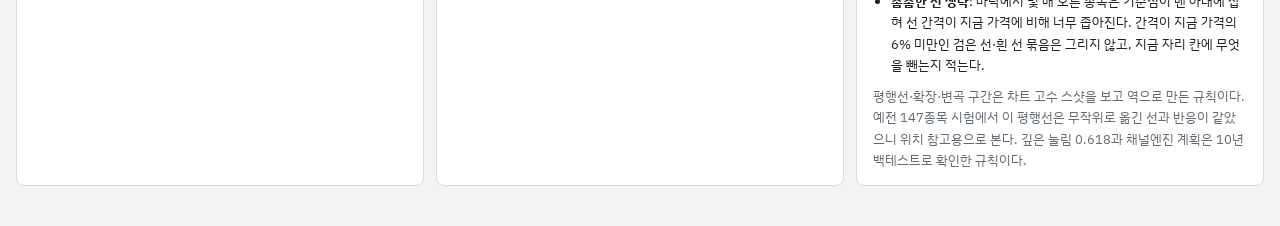
==== commit 064cd79c: "feat: refresh chart data without stale browser cache" ====
--- a/docs/chart.html
+++ b/docs/chart.html
@@ -112,14 +112,50 @@
 #watchNotice a{color:var(--accent)}
 </style>
 
-<style>.sitenav{display:flex;gap:4px;flex-wrap:wrap;max-width:78rem;margin:0 auto;padding:12px 16px 0}.sitenav a{font-size:.9rem;padding:6px 12px;border-radius:6px;color:var(--muted);text-decoration:none}.sitenav a[aria-current=page]{background:var(--ink);color:var(--panel)}.sitenav a:hover{color:var(--ink)}.sitenav a[aria-current=page]:hover{color:var(--panel)}</style>
+<style>.sitenav{display:flex;gap:4px;flex-wrap:wrap;max-width:78rem;margin:0 auto;padding:12px 16px 0}.sitenav a{font-size:.9rem;padding:6px 12px;border-radius:6px;color:var(--muted);text-decoration:none}.sitenav a[aria-current=page]{background:var(--ink);color:var(--panel)}.sitenav a:hover{color:var(--ink)}.sitenav a[aria-current=page]:hover{color:var(--panel)}
+.sitenav .navtools{margin-left:auto;display:flex;align-items:center;flex-wrap:wrap;gap:6px}
+.sitenav .navwhen{font-size:.75rem;color:var(--muted)}
+.sitenav .navrefresh{font:inherit;font-size:.82rem;cursor:pointer;border:1px solid var(--line);border-radius:6px;padding:6px 10px;background:var(--panel);color:var(--ink)}
+.sitenav .navrefresh:hover{border-color:var(--accent)}
+.sitenav .navrefresh:disabled{opacity:.6;cursor:default}
+.sitenav a.navmanual{font-size:.82rem;color:var(--accent);border:1px solid var(--line);border-radius:6px}
+@media (max-width:640px){.sitenav .navtools{margin-left:0;width:100%}}
+</style>
 </head>
 <body>
-<nav class="sitenav" aria-label="사이트"><a href="index.html">오늘</a><a href="chart.html" aria-current="page">차트</a><a href="scan.html">스캔</a><a href="about.html">검증·한계</a></nav>
+<nav class="sitenav" aria-label="사이트"><a href="index.html">오늘</a><a href="chart.html" aria-current="page">차트</a><a href="scan.html">스캔</a><a href="about.html">검증·한계</a><div class="navtools">
+  <span class="navwhen" id="site-lastcalc" aria-live="polite">계산 기록 확인 중</span>
+  <button class="navrefresh" type="button" id="site-refresh" title="배포된 최신 파일을 다시 읽습니다. GitHub 분석을 새로 실행하지는 않습니다.">↻ 데이터 새로고침</button>
+  <a class="navmanual" href="https://github.com/scenery0401-cell/Chart-artifact/actions/workflows/daily.yml" target="_blank" rel="noopener noreferrer" title="GitHub 로그인 후 Run workflow로 새 분석 실행">재계산 실행</a>
+</div></nav>
+<script>
+(function () {
+  const b = document.getElementById('site-refresh');
+  const last = document.getElementById('site-lastcalc');
+  b.addEventListener('click', () => {
+    b.disabled = true;
+    b.textContent = '불러오는 중…';
+    window.location.reload();
+  });
+  fetch('data/status.json?_v=' + Date.now(), { cache: 'no-store' })
+    .then((r) => r.ok ? r.json() : null)
+    .then((status) => {
+      if (!status || !status.at) { last.textContent = '계산 기록 확인 불가'; return; }
+      const date = new Date(status.at);
+      last.textContent = isNaN(date.getTime()) ? '계산 시각 확인 불가' :
+        '최근 계산 ' + date.toLocaleString('ko-KR', {
+          timeZone: 'Asia/Seoul', month: 'numeric', day: 'numeric',
+          hour: '2-digit', minute: '2-digit', hour12: false
+        }) + ' KST';
+      if (status.steps && Object.values(status.steps).some((x) => x !== 'ok')) last.textContent += ' · 일부 실패';
+    })
+    .catch(() => { last.textContent = '계산 기록 확인 불가'; });
+})();
+</script>
 <script>
 // 정적 파일을 읽는 자리(예전 Claude 아티팩트의 저장소 호출을 대신한다)
 (function () {
-  const J = (u) => fetch(u, { cache: 'no-cache' }).then((r) => (r.ok ? r.json() : null)).catch(() => null);
+  const J = (u) => fetch(u + (u.includes('?') ? '&' : '?') + '_v=' + Date.now(), { cache: 'no-store' }).then((r) => (r.ok ? r.json() : null)).catch(() => null);
   const snap = (d) => ({ exists: !!d, data: () => d });
   let ixP = null; const index = () => (ixP = ixP || J('data/chart_index.json').then((a) => a || []));
   const docs = (rows) => ({ docs: rows.map((r) => ({ data: () => r })) });
